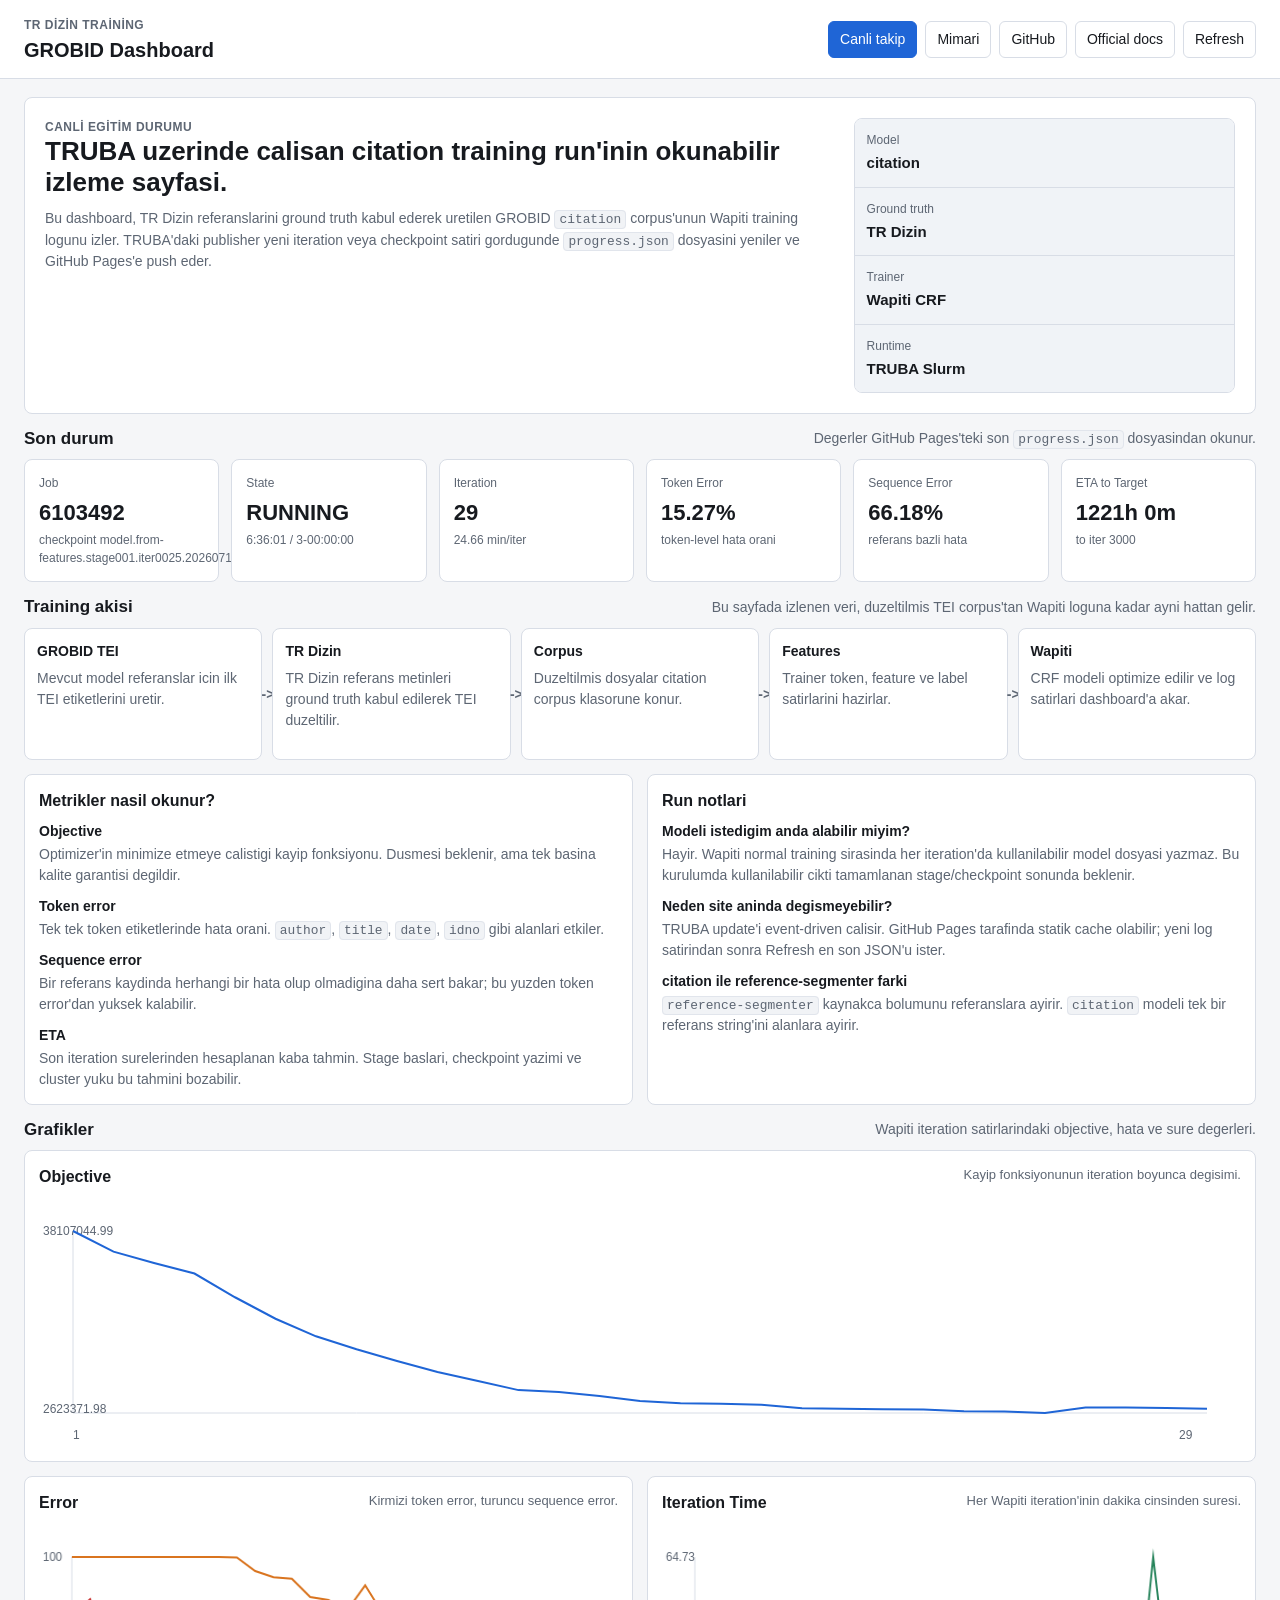
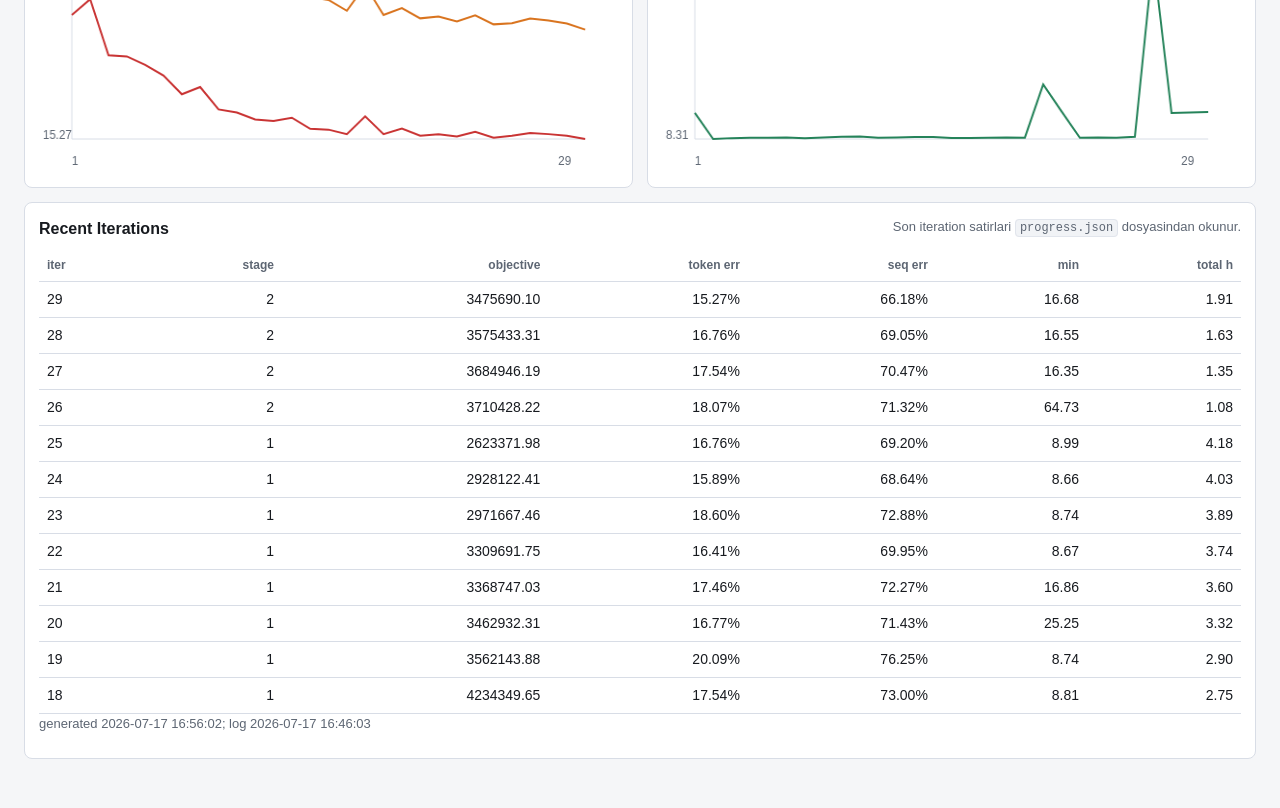
==== index.html @ b8533c9c "Align dashboard navigation links" ====
<!doctype html>
<html lang="tr">
<head>
  <meta charset="utf-8">
  <meta name="viewport" content="width=device-width, initial-scale=1">
  <title>GROBID Citation Training Dashboard</title>
  <link rel="stylesheet" href="styles.css">
</head>
<body>
  <header class="topbar">
    <div class="brand">
      <p class="eyebrow">TR Dizin training</p>
      <h1>GROBID Dashboard</h1>
    </div>
    <nav class="nav">
      <a class="active" href="index.html">Canli takip</a>
      <a href="architecture.html">Mimari</a>
      <a href="https://github.com/isikgirayedu/grobid-dashboard" rel="noreferrer">GitHub</a>
      <a href="https://grobid.readthedocs.io/en/latest/Principles/" rel="noreferrer">Official docs</a>
      <button id="refresh" type="button">Refresh</button>
    </nav>
  </header>

  <main class="page">
    <section class="hero">
      <div>
        <p class="eyebrow">Canli egitim durumu</p>
        <h2>TRUBA uzerinde calisan citation training run'inin okunabilir izleme sayfasi.</h2>
        <p>
          Bu dashboard, TR Dizin referanslarini ground truth kabul ederek uretilen GROBID
          <code>citation</code> corpus'unun Wapiti training logunu izler. TRUBA'daki publisher yeni
          iteration veya checkpoint satiri gordugunde <code>progress.json</code> dosyasini yeniler ve
          GitHub Pages'e push eder.
        </p>
      </div>
      <div class="hero-meta" aria-label="Run summary">
        <div><span>Model</span><strong>citation</strong></div>
        <div><span>Ground truth</span><strong>TR Dizin</strong></div>
        <div><span>Trainer</span><strong>Wapiti CRF</strong></div>
        <div><span>Runtime</span><strong>TRUBA Slurm</strong></div>
      </div>
    </section>

    <section class="section">
      <div class="section-header">
        <h2>Son durum</h2>
        <p>Degerler GitHub Pages'teki son <code>progress.json</code> dosyasindan okunur.</p>
      </div>
      <div class="metrics" aria-label="Training metrics">
        <div class="metric"><div class="label">Job</div><div id="job" class="value">-</div><div id="jobHint" class="hint"></div></div>
        <div class="metric"><div class="label">State</div><div id="state" class="value">-</div><div id="elapsed" class="hint"></div></div>
        <div class="metric"><div class="label">Iteration</div><div id="iter" class="value">-</div><div id="iterHint" class="hint"></div></div>
        <div class="metric"><div class="label">Token Error</div><div id="tokenErr" class="value">-</div><div class="hint">token-level hata orani</div></div>
        <div class="metric"><div class="label">Sequence Error</div><div id="seqErr" class="value">-</div><div class="hint">referans bazli hata</div></div>
        <div class="metric"><div class="label">ETA to Target</div><div id="eta" class="value">-</div><div id="etaHint" class="hint"></div></div>
      </div>
    </section>

    <section class="section">
      <div class="section-header">
        <h2>Training akisi</h2>
        <p>Bu sayfada izlenen veri, duzeltilmis TEI corpus'tan Wapiti loguna kadar ayni hattan gelir.</p>
      </div>
      <div class="pipeline">
        <div class="pipeline-step"><strong>GROBID TEI</strong><span>Mevcut model referanslar icin ilk TEI etiketlerini uretir.</span></div>
        <div class="pipeline-step"><strong>TR Dizin</strong><span>TR Dizin referans metinleri ground truth kabul edilerek TEI duzeltilir.</span></div>
        <div class="pipeline-step"><strong>Corpus</strong><span>Duzeltilmis dosyalar citation corpus klasorune konur.</span></div>
        <div class="pipeline-step"><strong>Features</strong><span>Trainer token, feature ve label satirlarini hazirlar.</span></div>
        <div class="pipeline-step"><strong>Wapiti</strong><span>CRF modeli optimize edilir ve log satirlari dashboard'a akar.</span></div>
      </div>
    </section>

    <section class="section">
      <div class="grid-2">
        <article class="surface">
          <div class="surface-heading">
            <h3>Metrikler nasil okunur?</h3>
          </div>
          <dl class="definitions">
            <dt>Objective</dt>
            <dd>Optimizer'in minimize etmeye calistigi kayip fonksiyonu. Dusmesi beklenir, ama tek basina kalite garantisi degildir.</dd>
            <dt>Token error</dt>
            <dd>Tek tek token etiketlerinde hata orani. <code>author</code>, <code>title</code>, <code>date</code>, <code>idno</code> gibi alanlari etkiler.</dd>
            <dt>Sequence error</dt>
            <dd>Bir referans kaydinda herhangi bir hata olup olmadigina daha sert bakar; bu yuzden token error'dan yuksek kalabilir.</dd>
            <dt>ETA</dt>
            <dd>Son iteration surelerinden hesaplanan kaba tahmin. Stage baslari, checkpoint yazimi ve cluster yuku bu tahmini bozabilir.</dd>
          </dl>
        </article>
        <article class="surface">
          <div class="surface-heading">
            <h3>Run notlari</h3>
          </div>
          <dl class="definitions">
            <dt>Modeli istedigim anda alabilir miyim?</dt>
            <dd>Hayir. Wapiti normal training sirasinda her iteration'da kullanilabilir model dosyasi yazmaz. Bu kurulumda kullanilabilir cikti tamamlanan stage/checkpoint sonunda beklenir.</dd>
            <dt>Neden site aninda degismeyebilir?</dt>
            <dd>TRUBA update'i event-driven calisir. GitHub Pages tarafinda statik cache olabilir; yeni log satirindan sonra Refresh en son JSON'u ister.</dd>
            <dt>citation ile reference-segmenter farki</dt>
            <dd><code>reference-segmenter</code> kaynakca bolumunu referanslara ayirir. <code>citation</code> modeli tek bir referans string'ini alanlara ayirir.</dd>
          </dl>
        </article>
      </div>
    </section>

    <section class="section">
      <div class="section-header">
        <h2>Grafikler</h2>
        <p>Wapiti iteration satirlarindaki objective, hata ve sure degerleri.</p>
      </div>
      <div class="chart-grid">
        <div class="surface">
          <div class="surface-heading">
            <h3>Objective</h3>
            <p>Kayip fonksiyonunun iteration boyunca degisimi.</p>
          </div>
          <canvas id="objective"></canvas>
        </div>
        <div class="chart-row">
          <div class="surface">
            <div class="surface-heading">
              <h3>Error</h3>
              <p>Kirmizi token error, turuncu sequence error.</p>
            </div>
            <canvas id="errors"></canvas>
          </div>
          <div class="surface">
            <div class="surface-heading">
              <h3>Iteration Time</h3>
              <p>Her Wapiti iteration'inin dakika cinsinden suresi.</p>
            </div>
            <canvas id="times"></canvas>
          </div>
        </div>
      </div>
    </section>

    <section class="section">
      <div class="surface">
        <div class="surface-heading">
          <h3>Recent Iterations</h3>
          <p>Son iteration satirlari <code>progress.json</code> dosyasindan okunur.</p>
        </div>
        <div class="table-wrap">
          <table>
            <thead><tr><th>iter</th><th>stage</th><th>objective</th><th>token err</th><th>seq err</th><th>min</th><th>total h</th></tr></thead>
            <tbody id="rows"></tbody>
          </table>
        </div>
        <p id="statusline" class="statusline"></p>
        <div id="error" class="error" style="display:none"></div>
      </div>
    </section>
  </main>

  <script>
    const $ = (id) => document.getElementById(id);
    let lastData = null;

    function fmt(value, digits = 2) {
      if (value === null || value === undefined || Number.isNaN(value)) return "-";
      return Number(value).toFixed(digits);
    }
    function fmtEta(hours) {
      if (hours === null || hours === undefined) return "-";
      if (hours < 1) return `${Math.round(hours * 60)}m`;
      const h = Math.floor(hours);
      const m = Math.round((hours - h) * 60);
      return `${h}h ${m}m`;
    }
    function scale(values, height, pad) {
      const min = Math.min(...values);
      const max = Math.max(...values);
      const span = max - min || 1;
      return (value) => height - pad - ((value - min) / span) * (height - pad * 2);
    }
    function drawChart(canvas, series) {
      const rect = canvas.getBoundingClientRect();
      const dpr = window.devicePixelRatio || 1;
      canvas.width = Math.max(600, Math.floor(rect.width * dpr));
      canvas.height = Math.floor(rect.height * dpr);
      const ctx = canvas.getContext("2d");
      ctx.scale(dpr, dpr);
      const width = canvas.width / dpr;
      const height = canvas.height / dpr;
      const pad = 34;
      ctx.clearRect(0, 0, width, height);
      ctx.strokeStyle = "#d8dde6";
      ctx.lineWidth = 1;
      ctx.beginPath();
      ctx.moveTo(pad, pad);
      ctx.lineTo(pad, height - pad);
      ctx.lineTo(width - pad, height - pad);
      ctx.stroke();
      const allY = series.flatMap(s => s.y).filter(Number.isFinite);
      if (!allY.length) return;
      const xValues = series[0].x;
      const minX = Math.min(...xValues);
      const maxX = Math.max(...xValues);
      const spanX = maxX - minX || 1;
      const yScale = scale(allY, height, pad);
      const xScale = (x) => pad + ((x - minX) / spanX) * (width - pad * 2);
      ctx.fillStyle = "#5d6673";
      ctx.font = "12px -apple-system, BlinkMacSystemFont, Segoe UI, sans-serif";
      ctx.fillText(`${Math.round(Math.max(...allY) * 100) / 100}`, 4, pad + 4);
      ctx.fillText(`${Math.round(Math.min(...allY) * 100) / 100}`, 4, height - pad);
      ctx.fillText(`${minX}`, pad, height - 8);
      ctx.fillText(`${maxX}`, width - pad - 28, height - 8);
      for (const s of series) {
        ctx.strokeStyle = s.color;
        ctx.lineWidth = 2;
        ctx.beginPath();
        s.x.forEach((x, i) => {
          const px = xScale(x);
          const py = yScale(s.y[i]);
          if (i === 0) ctx.moveTo(px, py);
          else ctx.lineTo(px, py);
        });
        ctx.stroke();
      }
    }
    function render(data) {
      lastData = data;
      const summary = data.summary || {};
      const status = data.status || {};
      const rows = data.rows || [];
      $("job").textContent = data.job_id || "-";
      $("jobHint").textContent = data.checkpoints?.latest ? `checkpoint ${data.checkpoints.latest}` : "";
      $("state").textContent = status.state || (rows.length ? "LOG ONLY" : "-");
      $("elapsed").textContent = status.elapsed ? `${status.elapsed} / ${status.time_limit || ""}` : "";
      $("iter").textContent = summary.last_iteration ?? "-";
      $("iterHint").textContent = summary.avg_last_iterations_min ? `${fmt(summary.avg_last_iterations_min)} min/iter` : "";
      $("tokenErr").textContent = summary.token_error_pct === undefined ? "-" : `${fmt(summary.token_error_pct)}%`;
      $("seqErr").textContent = summary.sequence_error_pct === undefined ? "-" : `${fmt(summary.sequence_error_pct)}%`;
      $("eta").textContent = fmtEta(summary.eta_to_target_hours);
      $("etaHint").textContent = summary.target_iteration ? `to iter ${summary.target_iteration}` : "";
      $("statusline").textContent = `generated ${data.generated_at}; log ${data.log_file?.mtime_text || "missing"}`;
      const errors = [data.status_error].filter(Boolean);
      $("error").textContent = errors.join(" | ");
      $("error").style.display = errors.length ? "block" : "none";
      $("rows").innerHTML = rows.slice(-12).reverse().map(r => (
        `<tr><td>${r.iteration}</td><td>${r.stage}</td><td>${fmt(r.objective, 2)}</td><td>${fmt(r.token_error_pct, 2)}%</td><td>${fmt(r.sequence_error_pct, 2)}%</td><td>${fmt(r.iteration_seconds / 60, 2)}</td><td>${fmt(r.total_hours, 2)}</td></tr>`
      )).join("");
      const x = rows.map(r => r.iteration);
      drawChart($("objective"), [{ x, y: rows.map(r => r.objective), color: "#1f65d6" }]);
      drawChart($("errors"), [
        { x, y: rows.map(r => r.token_error_pct), color: "#c93434" },
        { x, y: rows.map(r => r.sequence_error_pct), color: "#d9741f" },
      ]);
      drawChart($("times"), [{ x, y: rows.map(r => r.iteration_seconds / 60), color: "#25835a" }]);
    }
    async function load() {
      const response = await fetch(`progress.json?ts=${Date.now()}`, { cache: "no-store" });
      render(await response.json());
    }
    $("refresh").addEventListener("click", load);
    window.addEventListener("resize", () => { if (lastData) render(lastData); });
    load().catch(error => {
      $("error").textContent = error.message;
      $("error").style.display = "block";
    });
  </script>
</body>
</html>
---- styles.css ----
:root {
  --bg: #f5f6f8;
  --surface: #ffffff;
  --surface-alt: #f0f3f7;
  --ink: #171a1f;
  --muted: #5d6673;
  --line: #d8dde6;
  --blue: #1f65d6;
  --blue-soft: #e8f0ff;
  --red: #c93434;
  --orange: #d9741f;
  --green: #25835a;
  --warning-bg: #fff8e8;
  --warning-line: #efcf85;
}

* {
  box-sizing: border-box;
}

body {
  margin: 0;
  background: var(--bg);
  color: var(--ink);
  font: 14px/1.5 -apple-system, BlinkMacSystemFont, "Segoe UI", sans-serif;
}

a {
  color: var(--blue);
  text-decoration: none;
}

a:hover {
  text-decoration: underline;
}

code {
  background: #f1f3f6;
  border: 1px solid #e1e5ec;
  border-radius: 4px;
  font-size: 0.92em;
  padding: 1px 4px;
}

.topbar {
  align-items: center;
  background: var(--surface);
  border-bottom: 1px solid var(--line);
  display: flex;
  gap: 18px;
  justify-content: space-between;
  padding: 16px 24px;
  position: sticky;
  top: 0;
  z-index: 2;
}

.brand {
  min-width: 220px;
}

.eyebrow {
  color: var(--muted);
  font-size: 12px;
  font-weight: 650;
  letter-spacing: 0.04em;
  margin: 0 0 4px;
  text-transform: uppercase;
}

.topbar h1 {
  font-size: 20px;
  font-weight: 650;
  letter-spacing: 0;
  line-height: 1.2;
  margin: 0;
}

.nav {
  align-items: center;
  display: flex;
  flex-wrap: wrap;
  gap: 8px;
  justify-content: flex-end;
}

.nav a,
.nav button {
  align-items: center;
  background: white;
  border: 1px solid var(--line);
  border-radius: 6px;
  color: var(--ink);
  cursor: pointer;
  display: inline-flex;
  font: inherit;
  min-height: 36px;
  padding: 7px 11px;
}

.nav a.active {
  background: var(--blue);
  border-color: var(--blue);
  color: white;
}

.page {
  margin: 0 auto;
  max-width: 1480px;
  padding: 18px 24px 36px;
}

.hero {
  background: var(--surface);
  border: 1px solid var(--line);
  border-radius: 8px;
  display: grid;
  gap: 22px;
  grid-template-columns: minmax(0, 1.65fr) minmax(260px, 0.8fr);
  margin-bottom: 14px;
  padding: 20px;
}

.hero h2 {
  font-size: 26px;
  letter-spacing: 0;
  line-height: 1.2;
  margin: 0 0 10px;
  max-width: 980px;
}

.hero p,
.section-header p,
.surface p,
.muted {
  color: var(--muted);
}

.hero p {
  margin: 0;
  max-width: 980px;
}

.hero-meta {
  align-self: stretch;
  border: 1px solid var(--line);
  border-radius: 8px;
  display: grid;
  overflow: hidden;
}

.hero-meta div {
  background: var(--surface-alt);
  border-bottom: 1px solid var(--line);
  min-width: 0;
  padding: 12px;
}

.hero-meta div:last-child {
  border-bottom: 0;
}

.hero-meta span {
  color: var(--muted);
  display: block;
  font-size: 12px;
  margin-bottom: 3px;
}

.hero-meta strong {
  display: block;
  font-size: 15px;
  overflow-wrap: anywhere;
}

.section {
  margin-bottom: 14px;
}

.section-header {
  align-items: flex-end;
  display: flex;
  gap: 14px;
  justify-content: space-between;
  margin: 0 0 10px;
}

.section-header h2 {
  font-size: 17px;
  font-weight: 650;
  letter-spacing: 0;
  line-height: 1.25;
  margin: 0;
}

.section-header p {
  margin: 0;
  max-width: 680px;
}

.surface {
  background: var(--surface);
  border: 1px solid var(--line);
  border-radius: 8px;
  padding: 14px;
}

.surface h3 {
  font-size: 14px;
  margin: 0 0 6px;
}

.surface p {
  margin: 0 0 10px;
}

.surface p:last-child {
  margin-bottom: 0;
}

.metrics {
  display: grid;
  gap: 12px;
  grid-template-columns: repeat(6, minmax(0, 1fr));
}

.metric {
  background: var(--surface);
  border: 1px solid var(--line);
  border-radius: 8px;
  min-width: 0;
  padding: 14px;
}

.metric .label {
  color: var(--muted);
  font-size: 12px;
  margin-bottom: 4px;
}

.metric .value {
  font-size: 22px;
  font-weight: 650;
  overflow: hidden;
  text-overflow: ellipsis;
  white-space: nowrap;
}

.metric .hint {
  color: var(--muted);
  font-size: 12px;
  margin-top: 2px;
}

.grid-2,
.grid-3 {
  display: grid;
  gap: 14px;
}

.grid-2 {
  grid-template-columns: repeat(2, minmax(0, 1fr));
}

.grid-3 {
  grid-template-columns: repeat(3, minmax(0, 1fr));
}

.chart-grid {
  display: grid;
  gap: 14px;
  grid-template-columns: minmax(0, 1fr);
}

.chart-row {
  display: grid;
  gap: 14px;
  grid-template-columns: repeat(2, minmax(0, 1fr));
}

.surface-heading {
  align-items: flex-start;
  display: flex;
  gap: 12px;
  justify-content: space-between;
  margin-bottom: 8px;
}

.surface-heading h3 {
  font-size: 16px;
  font-weight: 650;
  margin: 0;
}

.surface-heading p {
  color: var(--muted);
  font-size: 13px;
  margin: 0;
  max-width: 620px;
}

.steps {
  display: grid;
  gap: 10px;
  list-style: none;
  margin: 0;
  padding: 0;
}

.steps li {
  border-left: 3px solid var(--blue);
  padding-left: 10px;
}

.steps strong {
  display: block;
  margin-bottom: 2px;
}

.steps span {
  color: var(--muted);
  display: block;
}

.definitions {
  margin: 0;
}

.definitions dt {
  font-weight: 650;
  margin-top: 10px;
}

.definitions dt:first-child {
  margin-top: 0;
}

.definitions dd {
  color: var(--muted);
  margin: 2px 0 0;
}

canvas {
  display: block;
  height: 250px;
  width: 100%;
}

.table-wrap {
  overflow-x: auto;
}

table {
  border-collapse: collapse;
  font-variant-numeric: tabular-nums;
  min-width: 680px;
  width: 100%;
}

th,
td {
  border-bottom: 1px solid var(--line);
  padding: 7px 8px;
  text-align: right;
}

th:first-child,
td:first-child {
  text-align: left;
}

th {
  color: var(--muted);
  font-size: 12px;
  font-weight: 600;
}

.statusline {
  color: var(--muted);
  font-size: 13px;
  margin: 8px 0 0;
}

.error {
  background: #fff1f1;
  border-left: 4px solid var(--red);
  border-radius: 4px;
  color: #5b1818;
  margin-top: 10px;
  padding: 9px 11px;
}

.pipeline {
  display: grid;
  gap: 10px;
  grid-template-columns: repeat(5, minmax(0, 1fr));
}

.pipeline-step {
  background: var(--surface);
  border: 1px solid var(--line);
  border-radius: 8px;
  min-height: 132px;
  padding: 12px;
  position: relative;
}

.pipeline-step:not(:last-child)::after {
  color: var(--muted);
  content: "->";
  font-weight: 700;
  position: absolute;
  right: -13px;
  top: 50%;
  transform: translateY(-50%);
}

.pipeline-step strong {
  display: block;
  margin-bottom: 6px;
}

.pipeline-step span,
.compact-list li,
.source-list li {
  color: var(--muted);
}

.compact-list,
.source-list {
  margin: 0;
  padding-left: 18px;
}

.compact-list li,
.source-list li {
  margin: 7px 0;
}

.tag-row {
  display: flex;
  flex-wrap: wrap;
  gap: 8px;
}

.tag {
  background: var(--blue-soft);
  border: 1px solid #c8d9ff;
  border-radius: 999px;
  color: #194a9b;
  font-size: 12px;
  font-weight: 650;
  padding: 4px 8px;
}

.callout {
  background: var(--warning-bg);
  border: 1px solid var(--warning-line);
  border-radius: 8px;
  padding: 14px;
}

.callout strong {
  display: block;
  margin-bottom: 5px;
}

@media (max-width: 1120px) {
  .metrics {
    grid-template-columns: repeat(3, minmax(0, 1fr));
  }

  .pipeline {
    grid-template-columns: 1fr;
  }

  .pipeline-step {
    min-height: 0;
  }

  .pipeline-step:not(:last-child)::after {
    bottom: -17px;
    content: "v";
    left: 12px;
    right: auto;
    top: auto;
    transform: none;
  }
}

@media (max-width: 880px) {
  .topbar {
    align-items: flex-start;
    flex-direction: column;
  }

  .nav {
    justify-content: flex-start;
  }

  .hero,
  .grid-2,
  .grid-3,
  .chart-row {
    grid-template-columns: 1fr;
  }

  .section-header,
  .surface-heading {
    display: block;
  }

  .section-header p,
  .surface-heading p {
    margin-top: 5px;
  }
}

@media (max-width: 560px) {
  .page,
  .topbar {
    padding-left: 14px;
    padding-right: 14px;
  }

  .metrics {
    grid-template-columns: 1fr;
  }
}
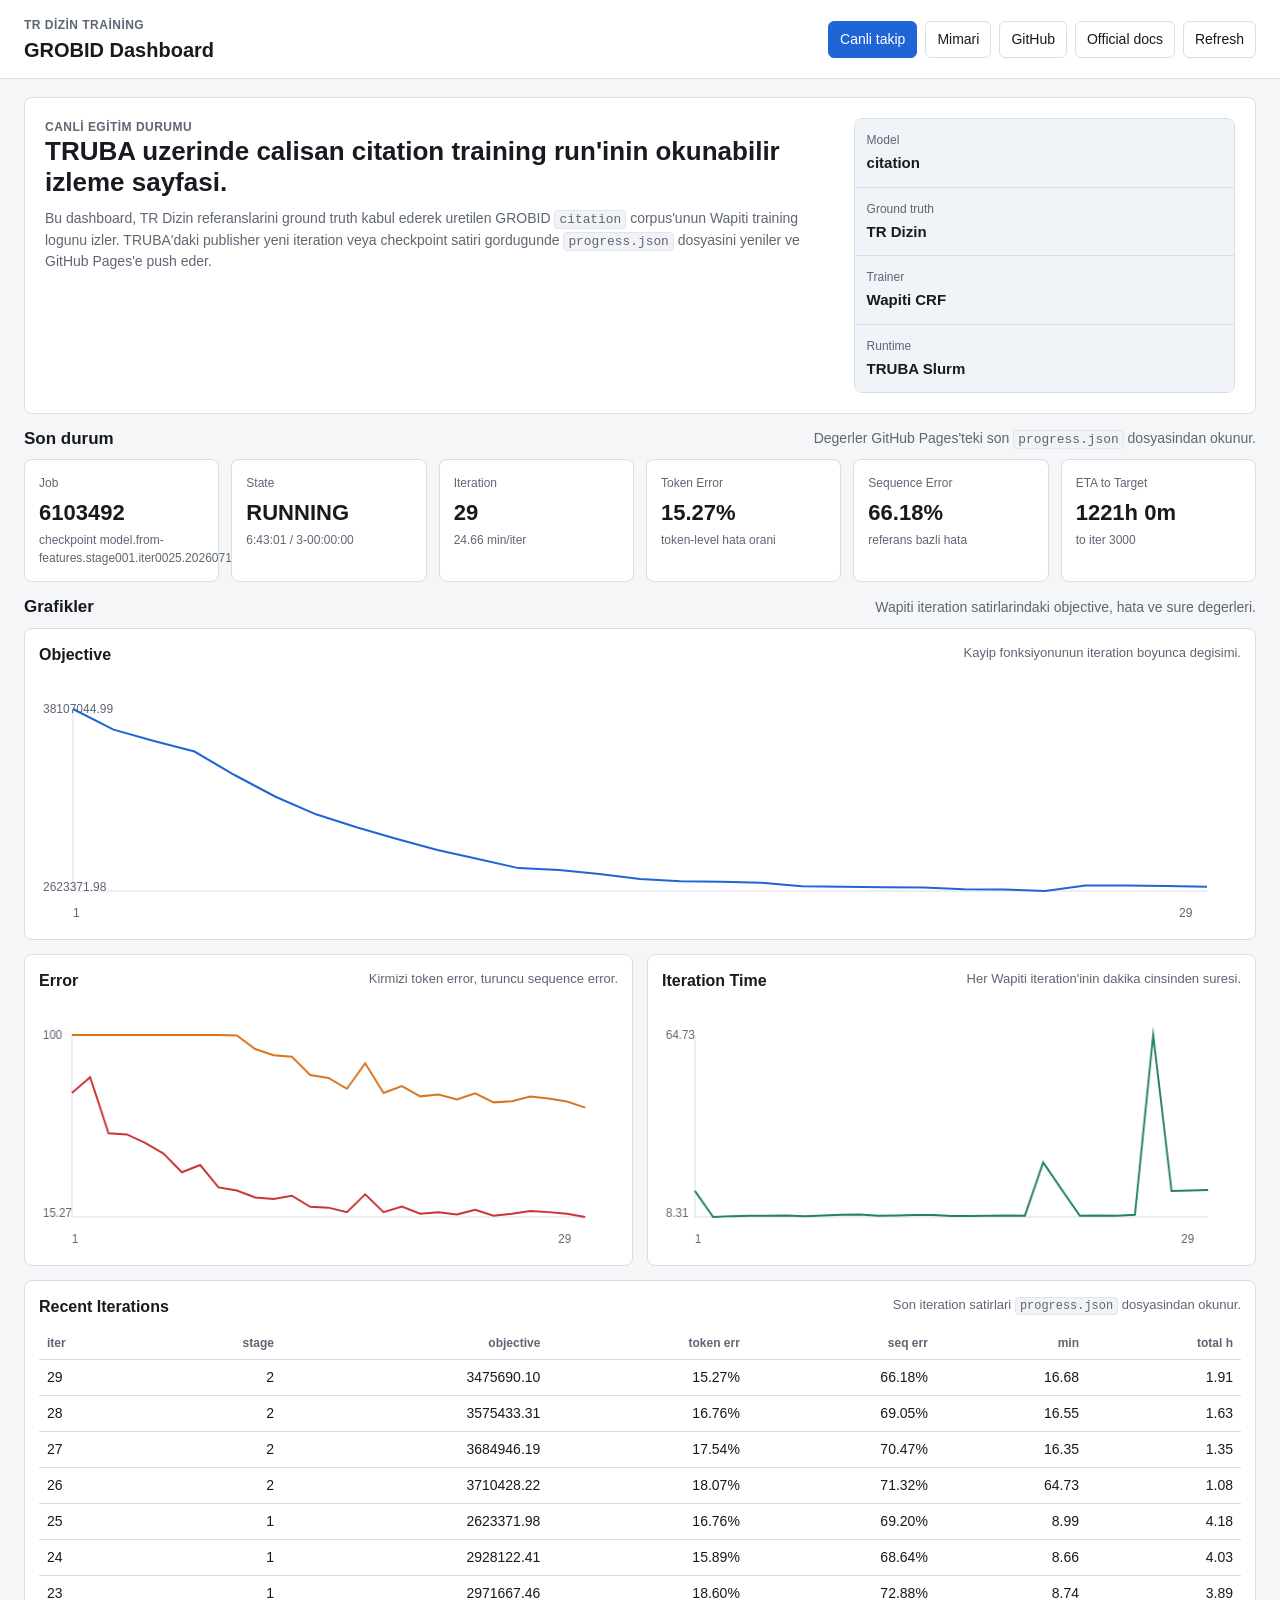
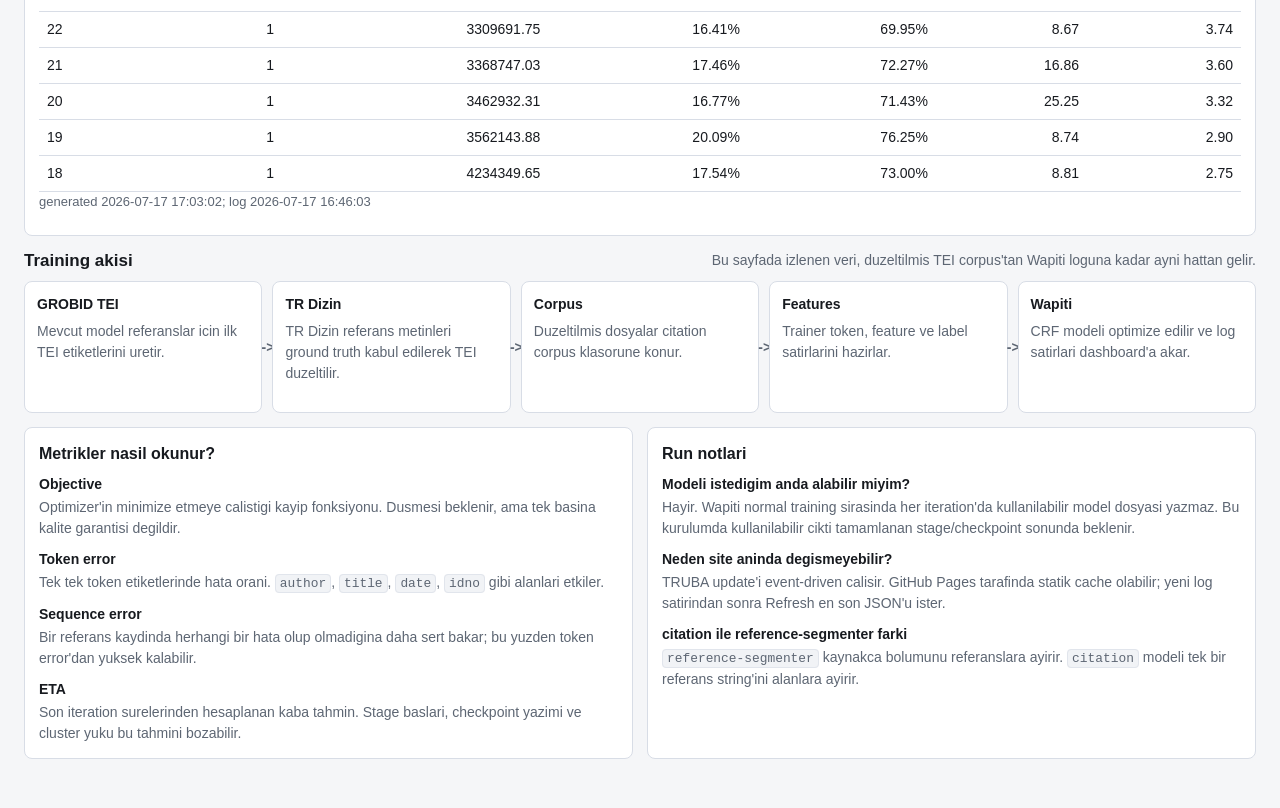
==== commit 7db4243f: "Move live dashboard explanations below charts" ====
--- a/index.html
+++ b/index.html
@@ -58,6 +58,55 @@
 
     <section class="section">
       <div class="section-header">
+        <h2>Grafikler</h2>
+        <p>Wapiti iteration satirlarindaki objective, hata ve sure degerleri.</p>
+      </div>
+      <div class="chart-grid">
+        <div class="surface">
+          <div class="surface-heading">
+            <h3>Objective</h3>
+            <p>Kayip fonksiyonunun iteration boyunca degisimi.</p>
+          </div>
+          <canvas id="objective"></canvas>
+        </div>
+        <div class="chart-row">
+          <div class="surface">
+            <div class="surface-heading">
+              <h3>Error</h3>
+              <p>Kirmizi token error, turuncu sequence error.</p>
+            </div>
+            <canvas id="errors"></canvas>
+          </div>
+          <div class="surface">
+            <div class="surface-heading">
+              <h3>Iteration Time</h3>
+              <p>Her Wapiti iteration'inin dakika cinsinden suresi.</p>
+            </div>
+            <canvas id="times"></canvas>
+          </div>
+        </div>
+      </div>
+    </section>
+
+    <section class="section">
+      <div class="surface">
+        <div class="surface-heading">
+          <h3>Recent Iterations</h3>
+          <p>Son iteration satirlari <code>progress.json</code> dosyasindan okunur.</p>
+        </div>
+        <div class="table-wrap">
+          <table>
+            <thead><tr><th>iter</th><th>stage</th><th>objective</th><th>token err</th><th>seq err</th><th>min</th><th>total h</th></tr></thead>
+            <tbody id="rows"></tbody>
+          </table>
+        </div>
+        <p id="statusline" class="statusline"></p>
+        <div id="error" class="error" style="display:none"></div>
+      </div>
+    </section>
+
+    <section class="section">
+      <div class="section-header">
         <h2>Training akisi</h2>
         <p>Bu sayfada izlenen veri, duzeltilmis TEI corpus'tan Wapiti loguna kadar ayni hattan gelir.</p>
       </div>
@@ -100,55 +149,6 @@
             <dd><code>reference-segmenter</code> kaynakca bolumunu referanslara ayirir. <code>citation</code> modeli tek bir referans string'ini alanlara ayirir.</dd>
           </dl>
         </article>
-      </div>
-    </section>
-
-    <section class="section">
-      <div class="section-header">
-        <h2>Grafikler</h2>
-        <p>Wapiti iteration satirlarindaki objective, hata ve sure degerleri.</p>
-      </div>
-      <div class="chart-grid">
-        <div class="surface">
-          <div class="surface-heading">
-            <h3>Objective</h3>
-            <p>Kayip fonksiyonunun iteration boyunca degisimi.</p>
-          </div>
-          <canvas id="objective"></canvas>
-        </div>
-        <div class="chart-row">
-          <div class="surface">
-            <div class="surface-heading">
-              <h3>Error</h3>
-              <p>Kirmizi token error, turuncu sequence error.</p>
-            </div>
-            <canvas id="errors"></canvas>
-          </div>
-          <div class="surface">
-            <div class="surface-heading">
-              <h3>Iteration Time</h3>
-              <p>Her Wapiti iteration'inin dakika cinsinden suresi.</p>
-            </div>
-            <canvas id="times"></canvas>
-          </div>
-        </div>
-      </div>
-    </section>
-
-    <section class="section">
-      <div class="surface">
-        <div class="surface-heading">
-          <h3>Recent Iterations</h3>
-          <p>Son iteration satirlari <code>progress.json</code> dosyasindan okunur.</p>
-        </div>
-        <div class="table-wrap">
-          <table>
-            <thead><tr><th>iter</th><th>stage</th><th>objective</th><th>token err</th><th>seq err</th><th>min</th><th>total h</th></tr></thead>
-            <tbody id="rows"></tbody>
-          </table>
-        </div>
-        <p id="statusline" class="statusline"></p>
-        <div id="error" class="error" style="display:none"></div>
       </div>
     </section>
   </main>
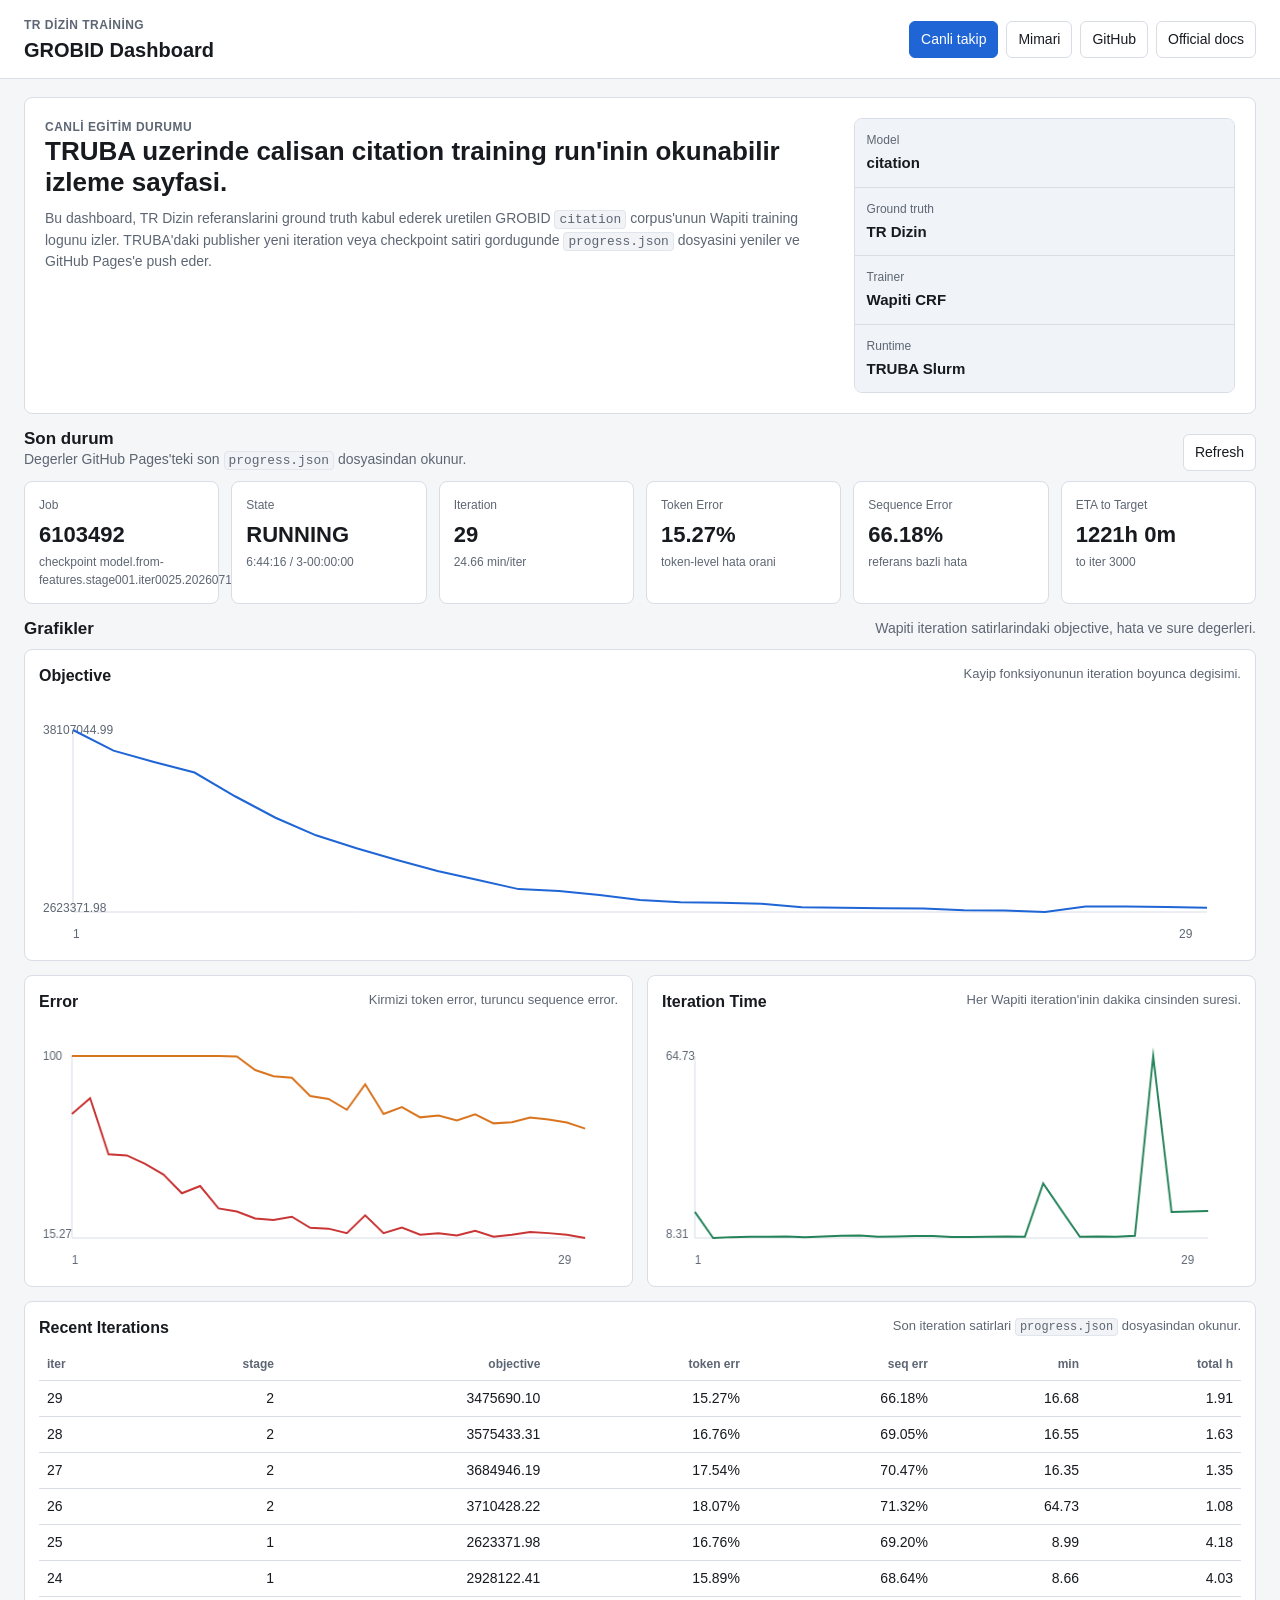
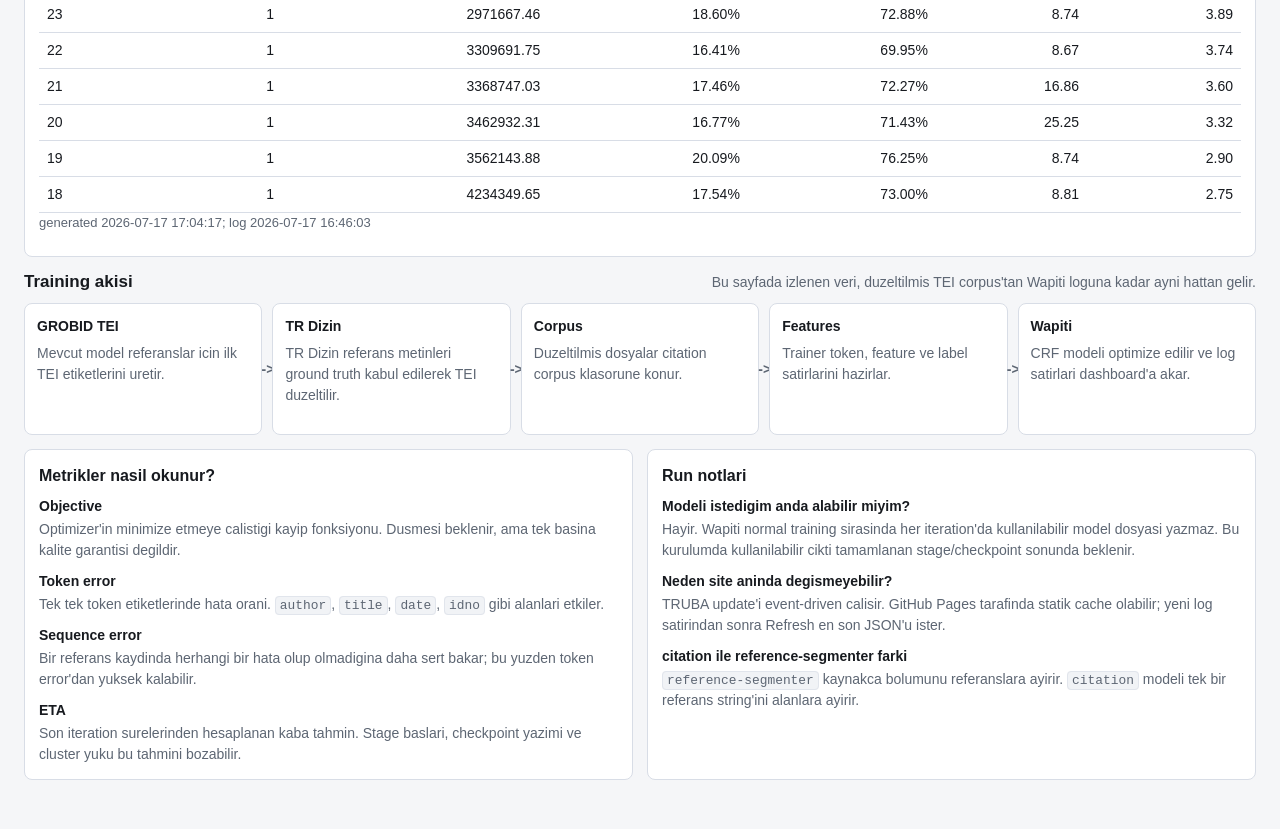
==== commit 1c837649: "Move refresh action out of global nav" ====
--- a/index.html
+++ b/index.html
@@ -17,7 +17,6 @@
       <a href="architecture.html">Mimari</a>
       <a href="https://github.com/isikgirayedu/grobid-dashboard" rel="noreferrer">GitHub</a>
       <a href="https://grobid.readthedocs.io/en/latest/Principles/" rel="noreferrer">Official docs</a>
-      <button id="refresh" type="button">Refresh</button>
     </nav>
   </header>
 
@@ -43,8 +42,11 @@
 
     <section class="section">
       <div class="section-header">
-        <h2>Son durum</h2>
-        <p>Degerler GitHub Pages'teki son <code>progress.json</code> dosyasindan okunur.</p>
+        <div>
+          <h2>Son durum</h2>
+          <p>Degerler GitHub Pages'teki son <code>progress.json</code> dosyasindan okunur.</p>
+        </div>
+        <button id="refresh" class="section-button" type="button">Refresh</button>
       </div>
       <div class="metrics" aria-label="Training metrics">
         <div class="metric"><div class="label">Job</div><div id="job" class="value">-</div><div id="jobHint" class="hint"></div></div>
--- a/styles.css
+++ b/styles.css
@@ -84,8 +84,119 @@
   justify-content: flex-end;
 }
 
-.nav a,
-.nav button {
+.nav a {
+  align-items: center;
+  background: white;
+  border: 1px solid var(--line);
+  border-radius: 6px;
+  color: var(--ink);
+  display: inline-flex;
+  font: inherit;
+  min-height: 36px;
+  padding: 7px 11px;
+}
+
+.nav a.active {
+  background: var(--blue);
+  border-color: var(--blue);
+  color: white;
+}
+
+.page {
+  margin: 0 auto;
+  max-width: 1480px;
+  padding: 18px 24px 36px;
+}
+
+.hero {
+  background: var(--surface);
+  border: 1px solid var(--line);
+  border-radius: 8px;
+  display: grid;
+  gap: 22px;
+  grid-template-columns: minmax(0, 1.65fr) minmax(260px, 0.8fr);
+  margin-bottom: 14px;
+  padding: 20px;
+}
+
+.hero h2 {
+  font-size: 26px;
+  letter-spacing: 0;
+  line-height: 1.2;
+  margin: 0 0 10px;
+  max-width: 980px;
+}
+
+.hero p,
+.section-header p,
+.surface p,
+.muted {
+  color: var(--muted);
+}
+
+.hero p {
+  margin: 0;
+  max-width: 980px;
+}
+
+.hero-meta {
+  align-self: stretch;
+  border: 1px solid var(--line);
+  border-radius: 8px;
+  display: grid;
+  overflow: hidden;
+}
+
+.hero-meta div {
+  background: var(--surface-alt);
+  border-bottom: 1px solid var(--line);
+  min-width: 0;
+  padding: 12px;
+}
+
+.hero-meta div:last-child {
+  border-bottom: 0;
+}
+
+.hero-meta span {
+  color: var(--muted);
+  display: block;
+  font-size: 12px;
+  margin-bottom: 3px;
+}
+
+.hero-meta strong {
+  display: block;
+  font-size: 15px;
+  overflow-wrap: anywhere;
+}
+
+.section {
+  margin-bottom: 14px;
+}
+
+.section-header {
+  align-items: flex-end;
+  display: flex;
+  gap: 14px;
+  justify-content: space-between;
+  margin: 0 0 10px;
+}
+
+.section-header h2 {
+  font-size: 17px;
+  font-weight: 650;
+  letter-spacing: 0;
+  line-height: 1.25;
+  margin: 0;
+}
+
+.section-header p {
+  margin: 0;
+  max-width: 680px;
+}
+
+.section-button {
   align-items: center;
   background: white;
   border: 1px solid var(--line);
@@ -98,106 +209,6 @@
   padding: 7px 11px;
 }
 
-.nav a.active {
-  background: var(--blue);
-  border-color: var(--blue);
-  color: white;
-}
-
-.page {
-  margin: 0 auto;
-  max-width: 1480px;
-  padding: 18px 24px 36px;
-}
-
-.hero {
-  background: var(--surface);
-  border: 1px solid var(--line);
-  border-radius: 8px;
-  display: grid;
-  gap: 22px;
-  grid-template-columns: minmax(0, 1.65fr) minmax(260px, 0.8fr);
-  margin-bottom: 14px;
-  padding: 20px;
-}
-
-.hero h2 {
-  font-size: 26px;
-  letter-spacing: 0;
-  line-height: 1.2;
-  margin: 0 0 10px;
-  max-width: 980px;
-}
-
-.hero p,
-.section-header p,
-.surface p,
-.muted {
-  color: var(--muted);
-}
-
-.hero p {
-  margin: 0;
-  max-width: 980px;
-}
-
-.hero-meta {
-  align-self: stretch;
-  border: 1px solid var(--line);
-  border-radius: 8px;
-  display: grid;
-  overflow: hidden;
-}
-
-.hero-meta div {
-  background: var(--surface-alt);
-  border-bottom: 1px solid var(--line);
-  min-width: 0;
-  padding: 12px;
-}
-
-.hero-meta div:last-child {
-  border-bottom: 0;
-}
-
-.hero-meta span {
-  color: var(--muted);
-  display: block;
-  font-size: 12px;
-  margin-bottom: 3px;
-}
-
-.hero-meta strong {
-  display: block;
-  font-size: 15px;
-  overflow-wrap: anywhere;
-}
-
-.section {
-  margin-bottom: 14px;
-}
-
-.section-header {
-  align-items: flex-end;
-  display: flex;
-  gap: 14px;
-  justify-content: space-between;
-  margin: 0 0 10px;
-}
-
-.section-header h2 {
-  font-size: 17px;
-  font-weight: 650;
-  letter-spacing: 0;
-  line-height: 1.25;
-  margin: 0;
-}
-
-.section-header p {
-  margin: 0;
-  max-width: 680px;
-}
-
 .surface {
   background: var(--surface);
   border: 1px solid var(--line);
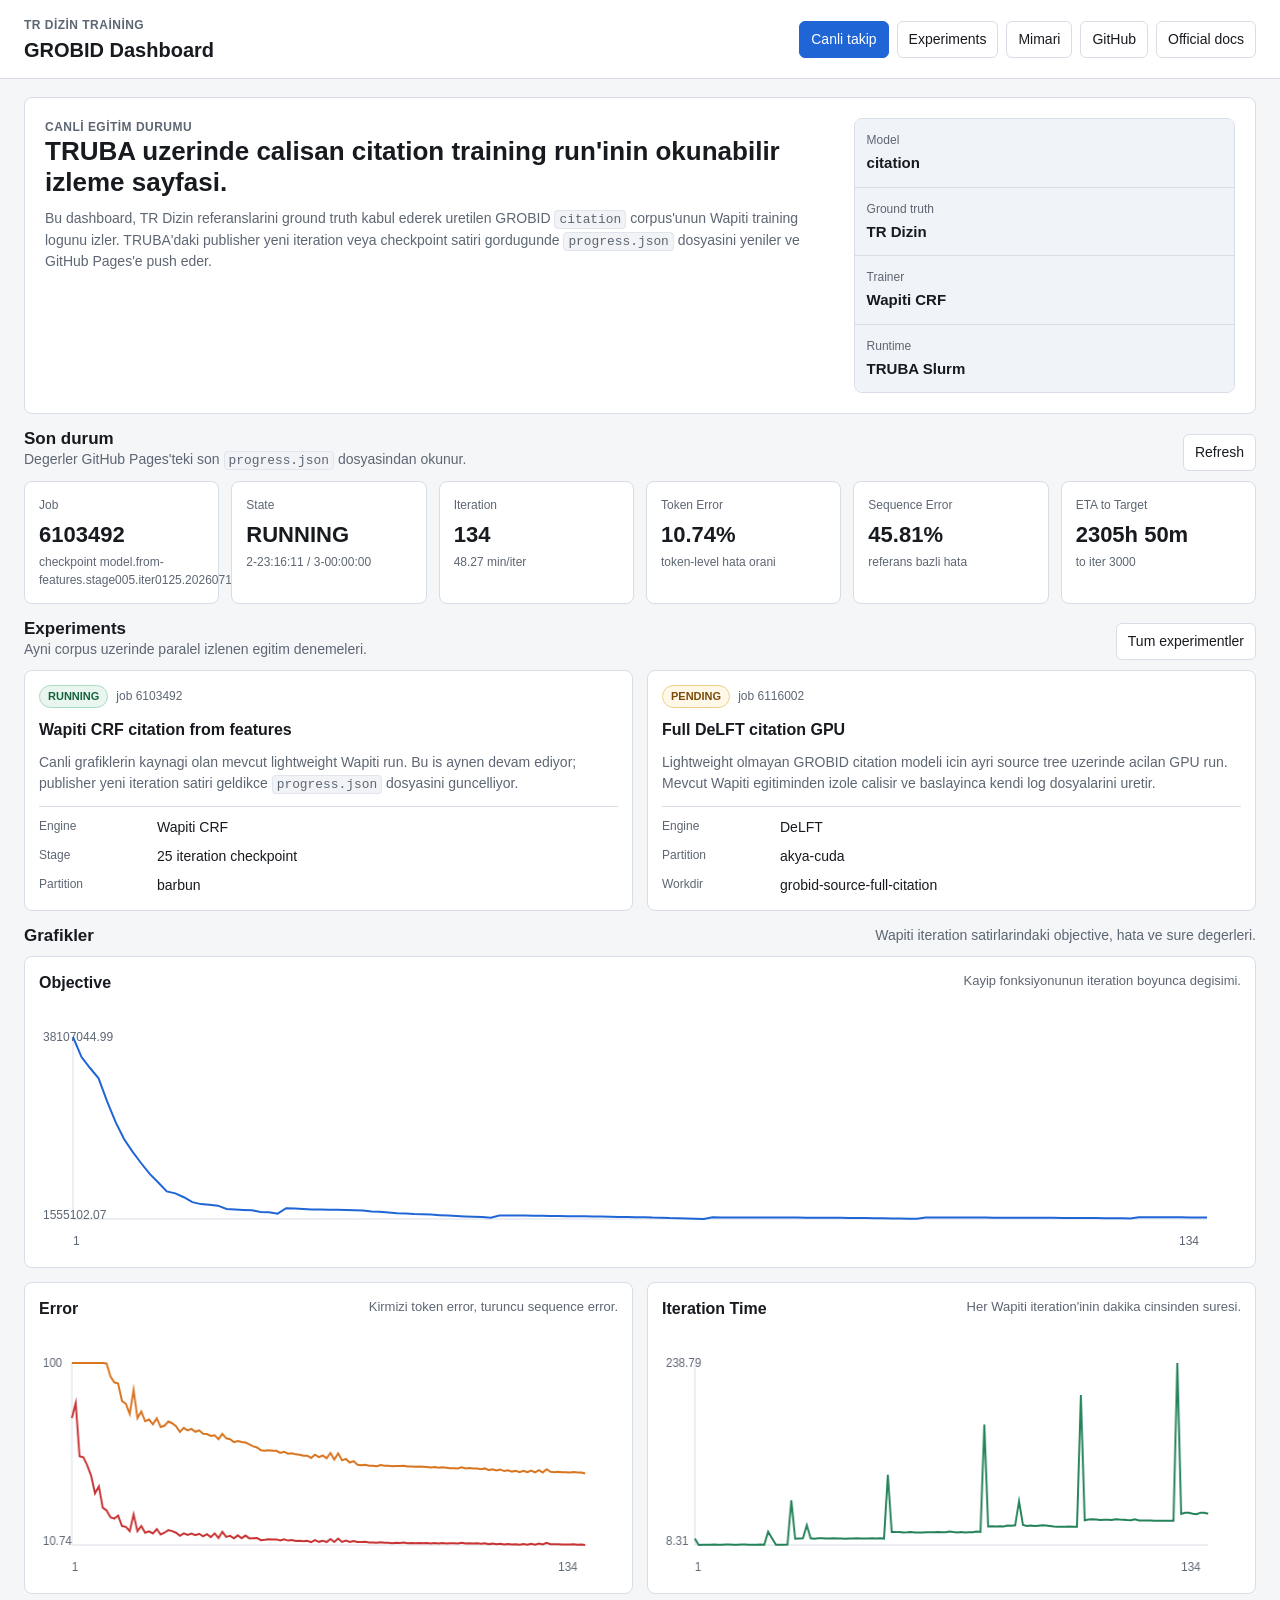
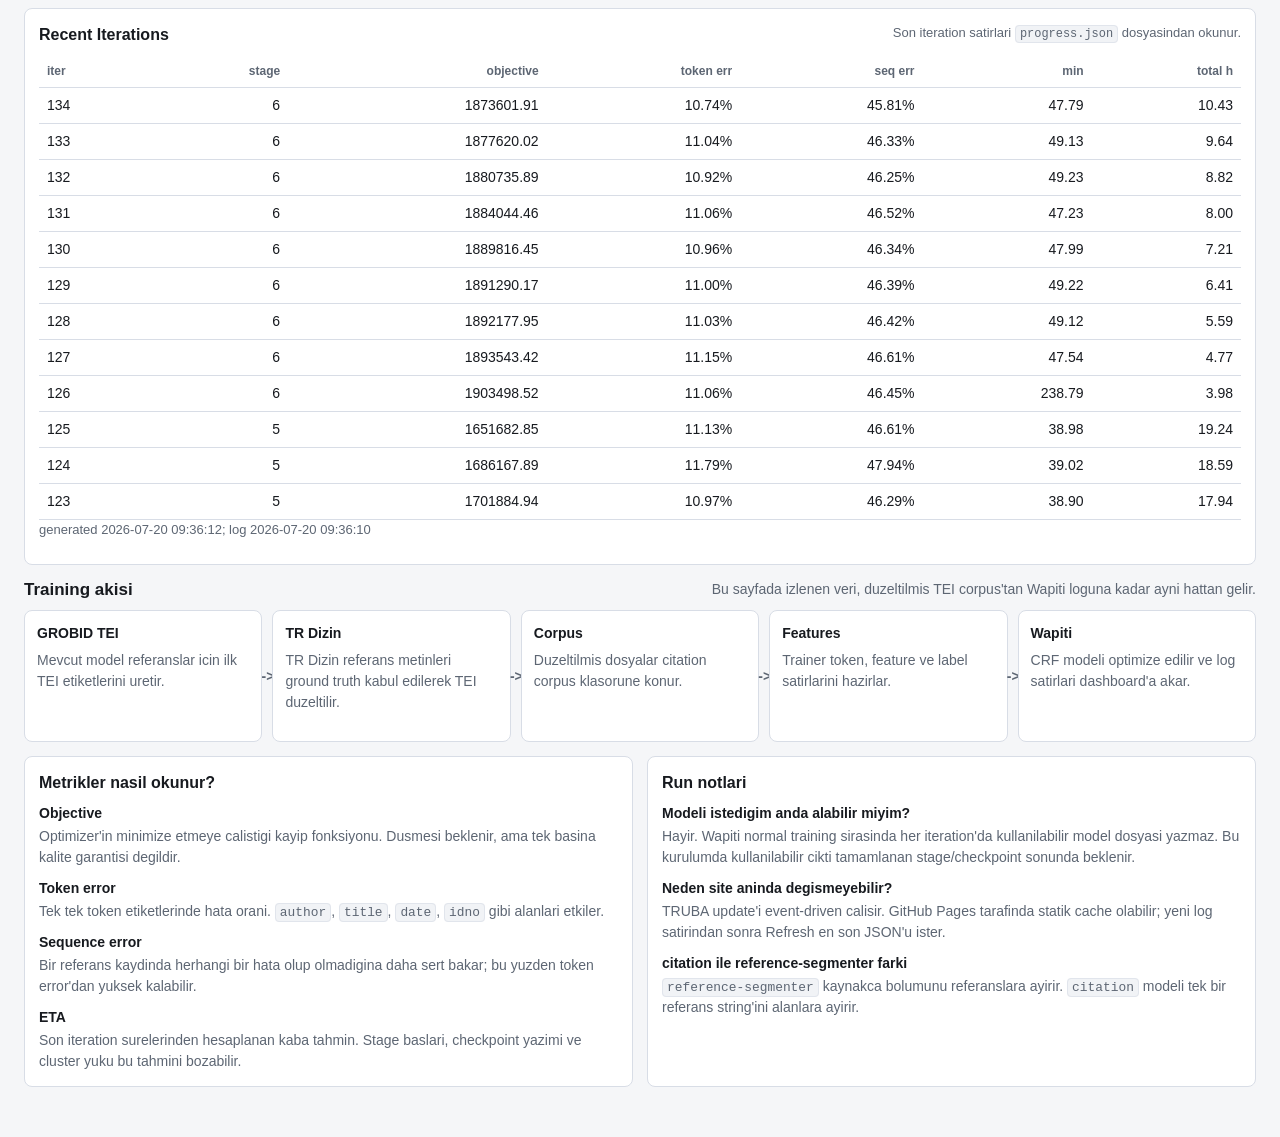
==== commit 91fc5b02: "Add full DeLFT citation experiment" ====
--- a/index.html
+++ b/index.html
@@ -14,6 +14,7 @@
     </div>
     <nav class="nav">
       <a class="active" href="index.html">Canli takip</a>
+      <a href="experiments.html">Experiments</a>
       <a href="architecture.html">Mimari</a>
       <a href="https://github.com/isikgirayedu/grobid-dashboard" rel="noreferrer">GitHub</a>
       <a href="https://grobid.readthedocs.io/en/latest/Principles/" rel="noreferrer">Official docs</a>
@@ -55,6 +56,50 @@
         <div class="metric"><div class="label">Token Error</div><div id="tokenErr" class="value">-</div><div class="hint">token-level hata orani</div></div>
         <div class="metric"><div class="label">Sequence Error</div><div id="seqErr" class="value">-</div><div class="hint">referans bazli hata</div></div>
         <div class="metric"><div class="label">ETA to Target</div><div id="eta" class="value">-</div><div id="etaHint" class="hint"></div></div>
+      </div>
+    </section>
+
+    <section class="section">
+      <div class="section-header">
+        <div>
+          <h2>Experiments</h2>
+          <p>Ayni corpus uzerinde paralel izlenen egitim denemeleri.</p>
+        </div>
+        <a class="section-button" href="experiments.html">Tum experimentler</a>
+      </div>
+      <div class="experiment-grid">
+        <article class="surface experiment-card">
+          <div class="experiment-topline">
+            <span class="status-pill status-running">RUNNING</span>
+            <span>job 6103492</span>
+          </div>
+          <h3>Wapiti CRF citation from features</h3>
+          <p>
+            Canli grafiklerin kaynagi olan mevcut lightweight Wapiti run. Bu is aynen devam ediyor;
+            publisher yeni iteration satiri geldikce <code>progress.json</code> dosyasini guncelliyor.
+          </p>
+          <dl class="mini-facts">
+            <div><dt>Engine</dt><dd>Wapiti CRF</dd></div>
+            <div><dt>Stage</dt><dd>25 iteration checkpoint</dd></div>
+            <div><dt>Partition</dt><dd>barbun</dd></div>
+          </dl>
+        </article>
+        <article class="surface experiment-card">
+          <div class="experiment-topline">
+            <span class="status-pill status-pending">PENDING</span>
+            <span>job 6116002</span>
+          </div>
+          <h3>Full DeLFT citation GPU</h3>
+          <p>
+            Lightweight olmayan GROBID citation modeli icin ayri source tree uzerinde acilan GPU run.
+            Mevcut Wapiti egitiminden izole calisir ve baslayinca kendi log dosyalarini uretir.
+          </p>
+          <dl class="mini-facts">
+            <div><dt>Engine</dt><dd>DeLFT</dd></div>
+            <div><dt>Partition</dt><dd>akya-cuda</dd></div>
+            <div><dt>Workdir</dt><dd>grobid-source-full-citation</dd></div>
+          </dl>
+        </article>
       </div>
     </section>
 
--- a/styles.css
+++ b/styles.css
@@ -277,6 +277,88 @@
   grid-template-columns: repeat(3, minmax(0, 1fr));
 }
 
+.experiment-grid {
+  display: grid;
+  gap: 14px;
+  grid-template-columns: repeat(2, minmax(0, 1fr));
+}
+
+.experiment-card {
+  display: grid;
+  gap: 10px;
+}
+
+.experiment-card h3 {
+  font-size: 16px;
+  margin: 0;
+}
+
+.experiment-card p {
+  margin: 0;
+}
+
+.experiment-topline {
+  align-items: center;
+  color: var(--muted);
+  display: flex;
+  flex-wrap: wrap;
+  font-size: 12px;
+  gap: 8px;
+}
+
+.status-pill {
+  border: 1px solid var(--line);
+  border-radius: 999px;
+  display: inline-flex;
+  font-size: 11px;
+  font-weight: 700;
+  line-height: 1;
+  padding: 5px 8px;
+}
+
+.status-running {
+  background: #e8f6ef;
+  border-color: #a9dbc1;
+  color: #17633e;
+}
+
+.status-pending {
+  background: #fff8e8;
+  border-color: #efcf85;
+  color: #7b4b0a;
+}
+
+.status-ready {
+  background: var(--blue-soft);
+  border-color: #c8d9ff;
+  color: #194a9b;
+}
+
+.mini-facts {
+  border-top: 1px solid var(--line);
+  display: grid;
+  gap: 8px;
+  margin: 2px 0 0;
+  padding-top: 10px;
+}
+
+.mini-facts div {
+  display: grid;
+  gap: 8px;
+  grid-template-columns: 110px minmax(0, 1fr);
+}
+
+.mini-facts dt {
+  color: var(--muted);
+  font-size: 12px;
+}
+
+.mini-facts dd {
+  margin: 0;
+  min-width: 0;
+  overflow-wrap: anywhere;
+}
+
 .chart-grid {
   display: grid;
   gap: 14px;
@@ -512,6 +594,7 @@
   .hero,
   .grid-2,
   .grid-3,
+  .experiment-grid,
   .chart-row {
     grid-template-columns: 1fr;
   }
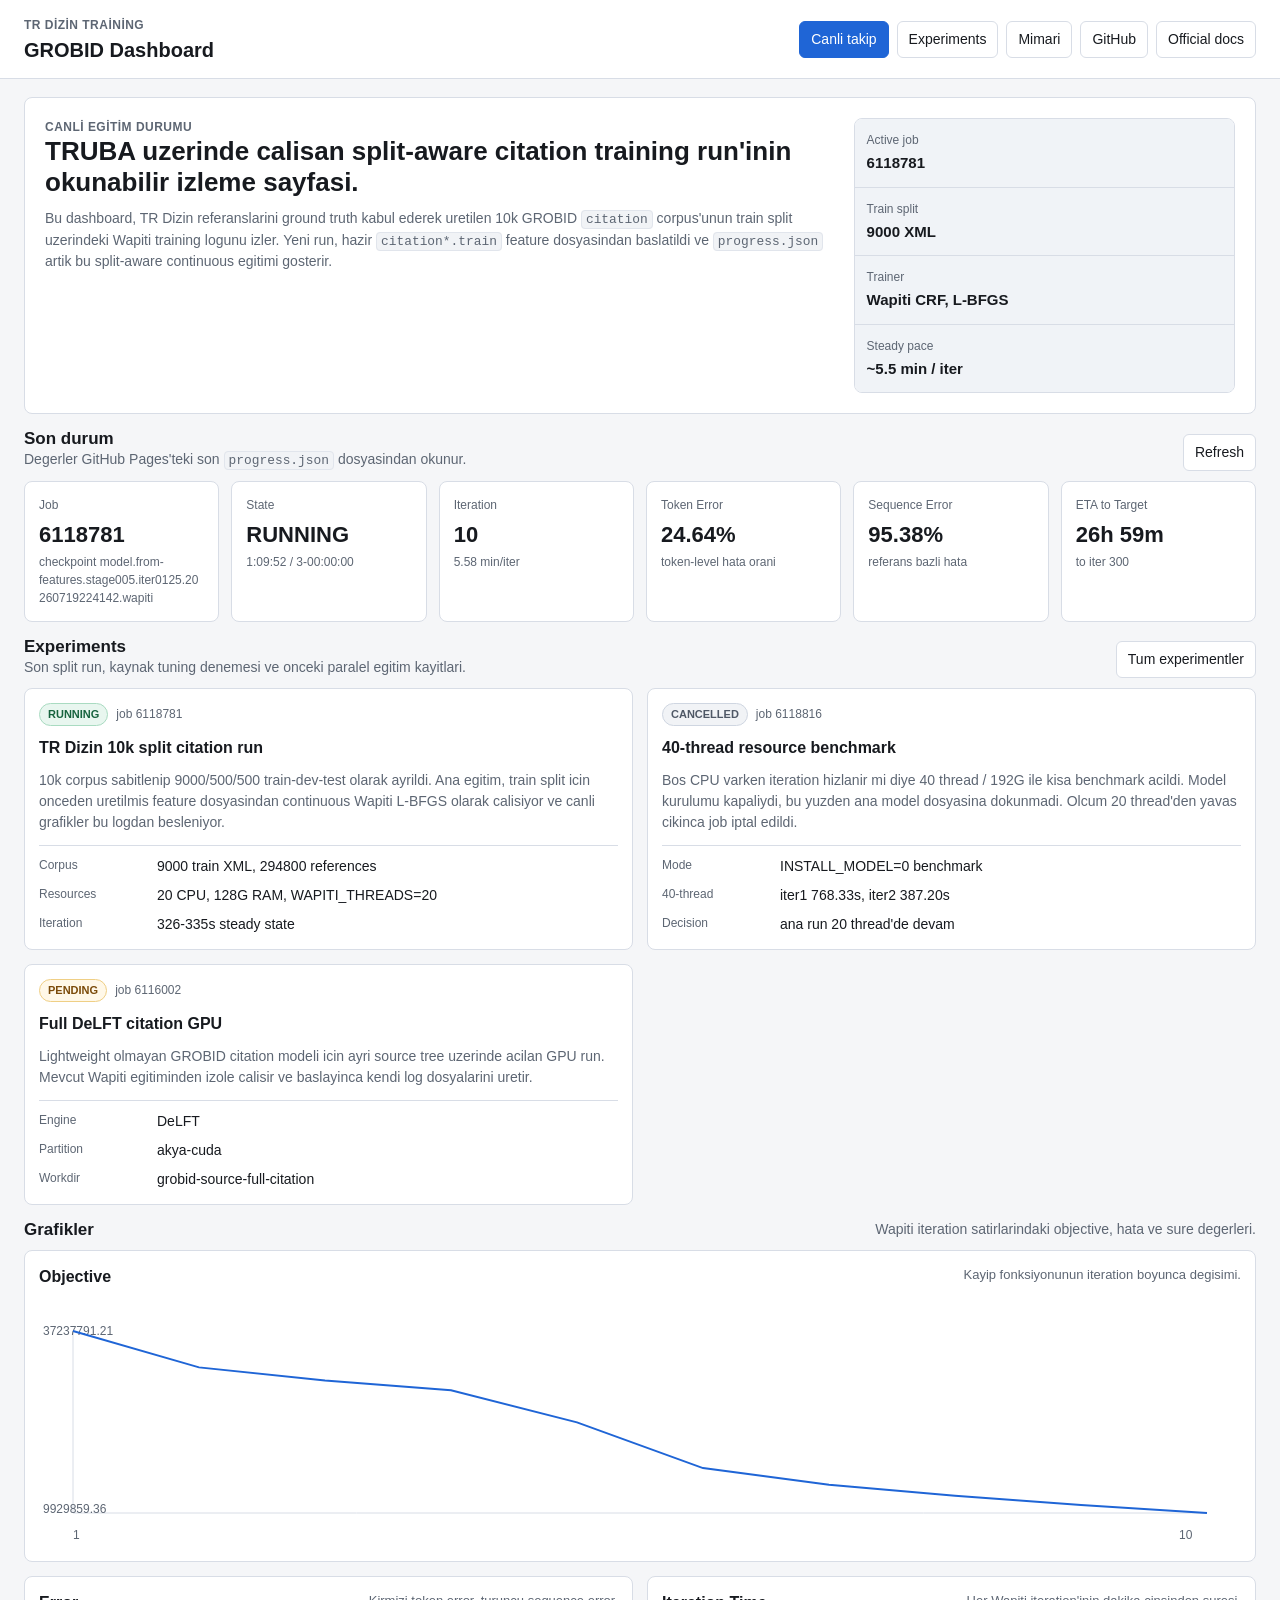
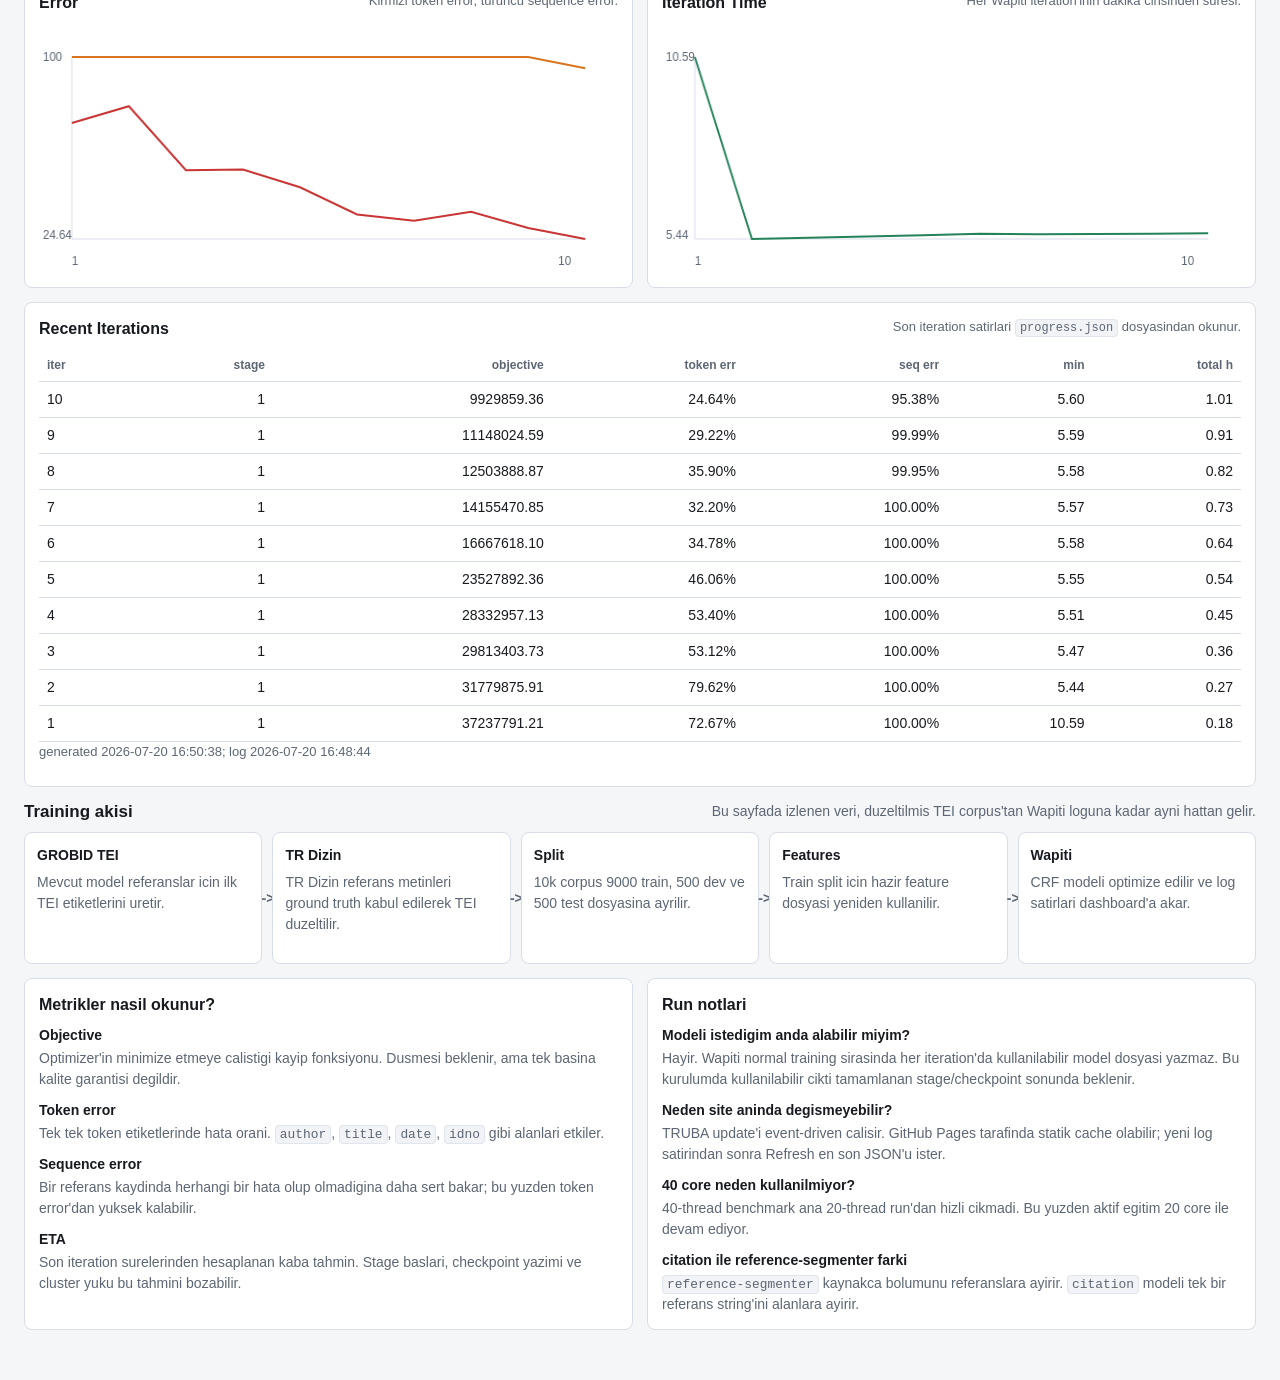
==== commit 31c63fd0: "Show TR Dizin split training run" ====
--- a/index.html
+++ b/index.html
@@ -25,19 +25,19 @@
     <section class="hero">
       <div>
         <p class="eyebrow">Canli egitim durumu</p>
-        <h2>TRUBA uzerinde calisan citation training run'inin okunabilir izleme sayfasi.</h2>
+        <h2>TRUBA uzerinde calisan split-aware citation training run'inin okunabilir izleme sayfasi.</h2>
         <p>
-          Bu dashboard, TR Dizin referanslarini ground truth kabul ederek uretilen GROBID
-          <code>citation</code> corpus'unun Wapiti training logunu izler. TRUBA'daki publisher yeni
-          iteration veya checkpoint satiri gordugunde <code>progress.json</code> dosyasini yeniler ve
-          GitHub Pages'e push eder.
+          Bu dashboard, TR Dizin referanslarini ground truth kabul ederek uretilen 10k GROBID
+          <code>citation</code> corpus'unun train split uzerindeki Wapiti training logunu izler.
+          Yeni run, hazir <code>citation*.train</code> feature dosyasindan baslatildi ve
+          <code>progress.json</code> artik bu split-aware continuous egitimi gosterir.
         </p>
       </div>
       <div class="hero-meta" aria-label="Run summary">
-        <div><span>Model</span><strong>citation</strong></div>
-        <div><span>Ground truth</span><strong>TR Dizin</strong></div>
-        <div><span>Trainer</span><strong>Wapiti CRF</strong></div>
-        <div><span>Runtime</span><strong>TRUBA Slurm</strong></div>
+        <div><span>Active job</span><strong>6118781</strong></div>
+        <div><span>Train split</span><strong>9000 XML</strong></div>
+        <div><span>Trainer</span><strong>Wapiti CRF, L-BFGS</strong></div>
+        <div><span>Steady pace</span><strong>~5.5 min / iter</strong></div>
       </div>
     </section>
 
@@ -63,7 +63,7 @@
       <div class="section-header">
         <div>
           <h2>Experiments</h2>
-          <p>Ayni corpus uzerinde paralel izlenen egitim denemeleri.</p>
+          <p>Son split run, kaynak tuning denemesi ve onceki paralel egitim kayitlari.</p>
         </div>
         <a class="section-button" href="experiments.html">Tum experimentler</a>
       </div>
@@ -71,17 +71,35 @@
         <article class="surface experiment-card">
           <div class="experiment-topline">
             <span class="status-pill status-running">RUNNING</span>
-            <span>job 6103492</span>
-          </div>
-          <h3>Wapiti CRF citation from features</h3>
+            <span>job 6118781</span>
+          </div>
+          <h3>TR Dizin 10k split citation run</h3>
           <p>
-            Canli grafiklerin kaynagi olan mevcut lightweight Wapiti run. Bu is aynen devam ediyor;
-            publisher yeni iteration satiri geldikce <code>progress.json</code> dosyasini guncelliyor.
+            10k corpus sabitlenip 9000/500/500 train-dev-test olarak ayrildi. Ana egitim,
+            train split icin onceden uretilmis feature dosyasindan continuous Wapiti L-BFGS olarak
+            calisiyor ve canli grafikler bu logdan besleniyor.
           </p>
           <dl class="mini-facts">
-            <div><dt>Engine</dt><dd>Wapiti CRF</dd></div>
-            <div><dt>Stage</dt><dd>25 iteration checkpoint</dd></div>
-            <div><dt>Partition</dt><dd>barbun</dd></div>
+            <div><dt>Corpus</dt><dd>9000 train XML, 294800 references</dd></div>
+            <div><dt>Resources</dt><dd>20 CPU, 128G RAM, WAPITI_THREADS=20</dd></div>
+            <div><dt>Iteration</dt><dd>326-335s steady state</dd></div>
+          </dl>
+        </article>
+        <article class="surface experiment-card">
+          <div class="experiment-topline">
+            <span class="status-pill status-cancelled">CANCELLED</span>
+            <span>job 6118816</span>
+          </div>
+          <h3>40-thread resource benchmark</h3>
+          <p>
+            Bos CPU varken iteration hizlanir mi diye 40 thread / 192G ile kisa benchmark acildi.
+            Model kurulumu kapaliydi, bu yuzden ana model dosyasina dokunmadi. Olcum 20 thread'den
+            yavas cikinca job iptal edildi.
+          </p>
+          <dl class="mini-facts">
+            <div><dt>Mode</dt><dd>INSTALL_MODEL=0 benchmark</dd></div>
+            <div><dt>40-thread</dt><dd>iter1 768.33s, iter2 387.20s</dd></div>
+            <div><dt>Decision</dt><dd>ana run 20 thread'de devam</dd></div>
           </dl>
         </article>
         <article class="surface experiment-card">
@@ -160,8 +178,8 @@
       <div class="pipeline">
         <div class="pipeline-step"><strong>GROBID TEI</strong><span>Mevcut model referanslar icin ilk TEI etiketlerini uretir.</span></div>
         <div class="pipeline-step"><strong>TR Dizin</strong><span>TR Dizin referans metinleri ground truth kabul edilerek TEI duzeltilir.</span></div>
-        <div class="pipeline-step"><strong>Corpus</strong><span>Duzeltilmis dosyalar citation corpus klasorune konur.</span></div>
-        <div class="pipeline-step"><strong>Features</strong><span>Trainer token, feature ve label satirlarini hazirlar.</span></div>
+        <div class="pipeline-step"><strong>Split</strong><span>10k corpus 9000 train, 500 dev ve 500 test dosyasina ayrilir.</span></div>
+        <div class="pipeline-step"><strong>Features</strong><span>Train split icin hazir feature dosyasi yeniden kullanilir.</span></div>
         <div class="pipeline-step"><strong>Wapiti</strong><span>CRF modeli optimize edilir ve log satirlari dashboard'a akar.</span></div>
       </div>
     </section>
@@ -192,6 +210,8 @@
             <dd>Hayir. Wapiti normal training sirasinda her iteration'da kullanilabilir model dosyasi yazmaz. Bu kurulumda kullanilabilir cikti tamamlanan stage/checkpoint sonunda beklenir.</dd>
             <dt>Neden site aninda degismeyebilir?</dt>
             <dd>TRUBA update'i event-driven calisir. GitHub Pages tarafinda statik cache olabilir; yeni log satirindan sonra Refresh en son JSON'u ister.</dd>
+            <dt>40 core neden kullanilmiyor?</dt>
+            <dd>40-thread benchmark ana 20-thread run'dan hizli cikmadi. Bu yuzden aktif egitim 20 core ile devam ediyor.</dd>
             <dt>citation ile reference-segmenter farki</dt>
             <dd><code>reference-segmenter</code> kaynakca bolumunu referanslara ayirir. <code>citation</code> modeli tek bir referans string'ini alanlara ayirir.</dd>
           </dl>
--- a/styles.css
+++ b/styles.css
@@ -18,11 +18,16 @@
   box-sizing: border-box;
 }
 
+html {
+  overflow-x: hidden;
+}
+
 body {
   margin: 0;
   background: var(--bg);
   color: var(--ink);
   font: 14px/1.5 -apple-system, BlinkMacSystemFont, "Segoe UI", sans-serif;
+  overflow-x: hidden;
 }
 
 a {
@@ -39,6 +44,7 @@
   border: 1px solid #e1e5ec;
   border-radius: 4px;
   font-size: 0.92em;
+  overflow-wrap: anywhere;
   padding: 1px 4px;
 }
 
@@ -82,6 +88,8 @@
   flex-wrap: wrap;
   gap: 8px;
   justify-content: flex-end;
+  max-width: 100%;
+  min-width: 0;
 }
 
 .nav a {
@@ -105,6 +113,7 @@
 .page {
   margin: 0 auto;
   max-width: 1480px;
+  min-width: 0;
   padding: 18px 24px 36px;
 }
 
@@ -116,6 +125,8 @@
   gap: 22px;
   grid-template-columns: minmax(0, 1.65fr) minmax(260px, 0.8fr);
   margin-bottom: 14px;
+  min-width: 0;
+  overflow-wrap: anywhere;
   padding: 20px;
 }
 
@@ -125,6 +136,7 @@
   line-height: 1.2;
   margin: 0 0 10px;
   max-width: 980px;
+  overflow-wrap: anywhere;
 }
 
 .hero p,
@@ -213,6 +225,8 @@
   background: var(--surface);
   border: 1px solid var(--line);
   border-radius: 8px;
+  min-width: 0;
+  overflow-wrap: anywhere;
   padding: 14px;
 }
 
@@ -240,6 +254,7 @@
   border: 1px solid var(--line);
   border-radius: 8px;
   min-width: 0;
+  overflow-wrap: anywhere;
   padding: 14px;
 }
 
@@ -332,6 +347,12 @@
   background: var(--blue-soft);
   border-color: #c8d9ff;
   color: #194a9b;
+}
+
+.status-cancelled {
+  background: #f1f3f6;
+  border-color: #cfd6e1;
+  color: #4f5866;
 }
 
 .mini-facts {
@@ -589,6 +610,7 @@
 
   .nav {
     justify-content: flex-start;
+    width: 100%;
   }
 
   .hero,
@@ -617,6 +639,27 @@
     padding-right: 14px;
   }
 
+  .nav {
+    display: grid;
+    grid-template-columns: repeat(auto-fit, minmax(112px, 1fr));
+  }
+
+  .nav a {
+    justify-content: center;
+    min-width: 0;
+    padding-left: 8px;
+    padding-right: 8px;
+    text-align: center;
+  }
+
+  .hero {
+    padding: 16px;
+  }
+
+  .hero h2 {
+    font-size: 24px;
+  }
+
   .metrics {
     grid-template-columns: 1fr;
   }
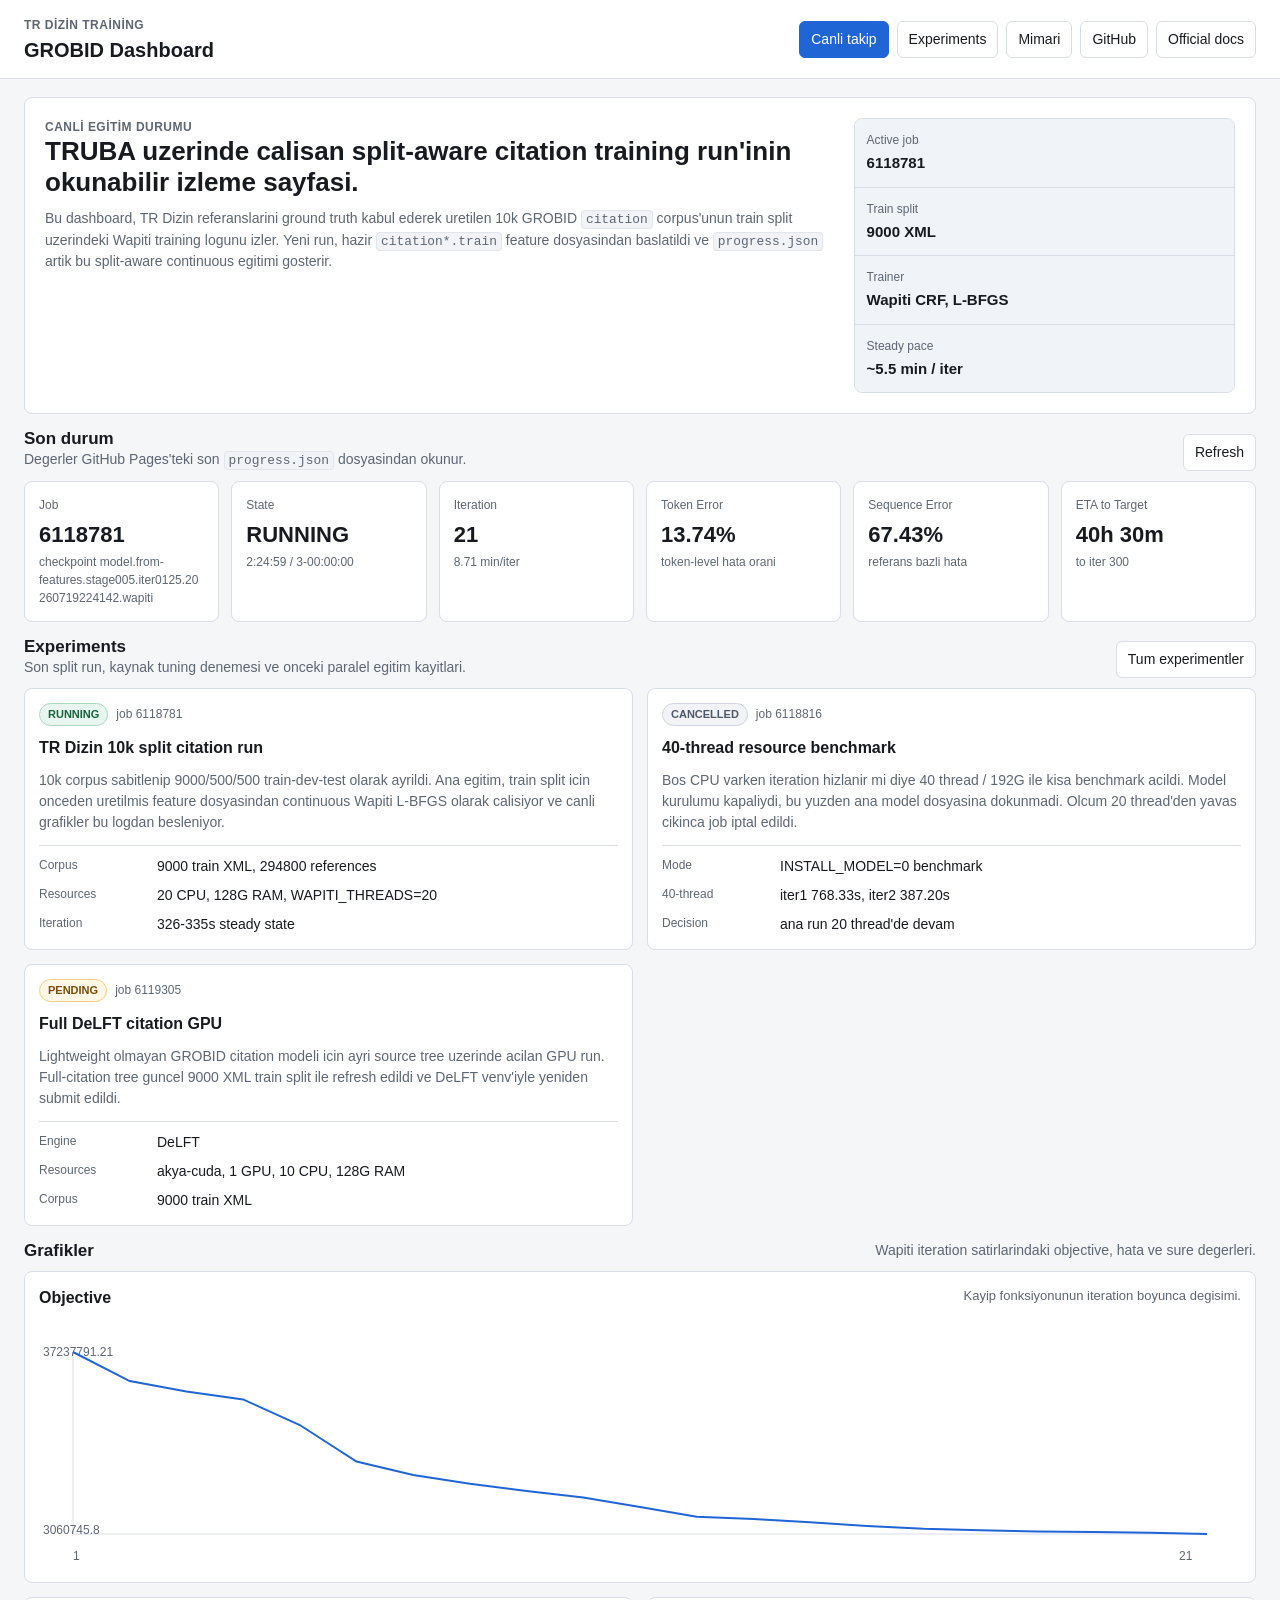
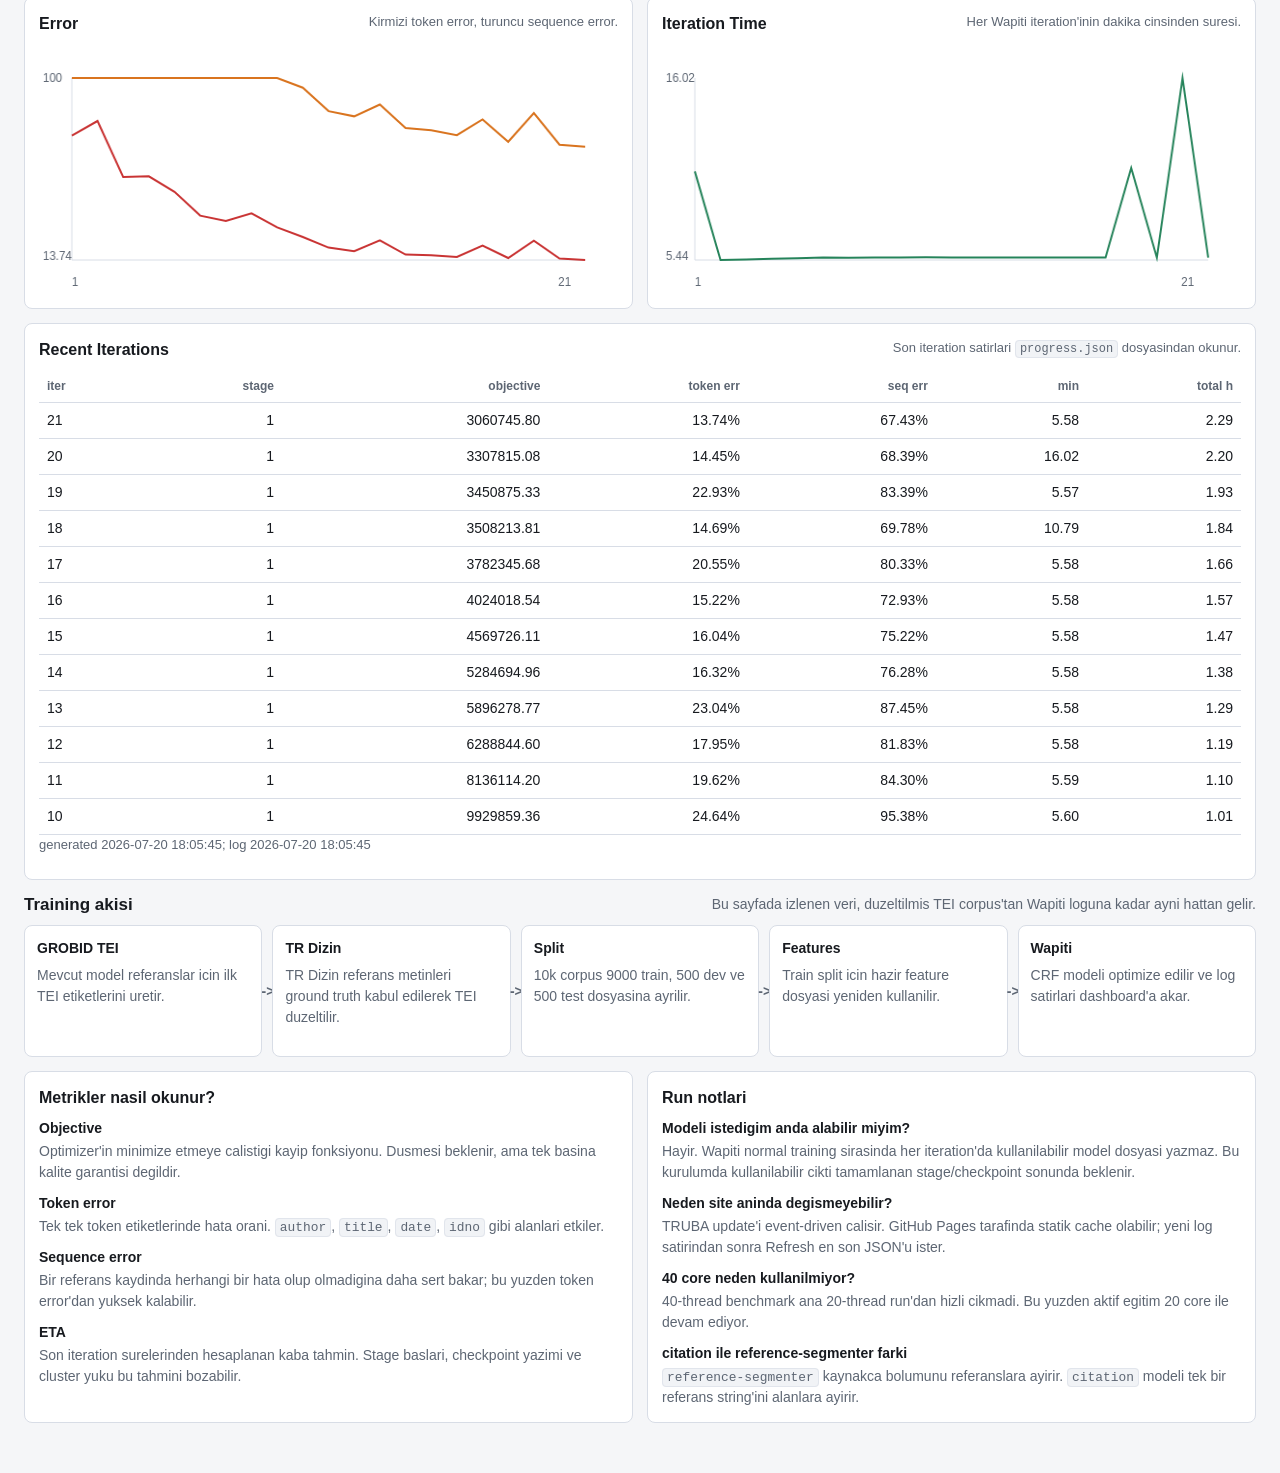
==== commit db95ebc3: "Update DeLFT GPU split job" ====
--- a/index.html
+++ b/index.html
@@ -105,17 +105,18 @@
         <article class="surface experiment-card">
           <div class="experiment-topline">
             <span class="status-pill status-pending">PENDING</span>
-            <span>job 6116002</span>
+            <span>job 6119305</span>
           </div>
           <h3>Full DeLFT citation GPU</h3>
           <p>
             Lightweight olmayan GROBID citation modeli icin ayri source tree uzerinde acilan GPU run.
-            Mevcut Wapiti egitiminden izole calisir ve baslayinca kendi log dosyalarini uretir.
+            Full-citation tree guncel 9000 XML train split ile refresh edildi ve DeLFT venv'iyle
+            yeniden submit edildi.
           </p>
           <dl class="mini-facts">
             <div><dt>Engine</dt><dd>DeLFT</dd></div>
-            <div><dt>Partition</dt><dd>akya-cuda</dd></div>
-            <div><dt>Workdir</dt><dd>grobid-source-full-citation</dd></div>
+            <div><dt>Resources</dt><dd>akya-cuda, 1 GPU, 10 CPU, 128G RAM</dd></div>
+            <div><dt>Corpus</dt><dd>9000 train XML</dd></div>
           </dl>
         </article>
       </div>
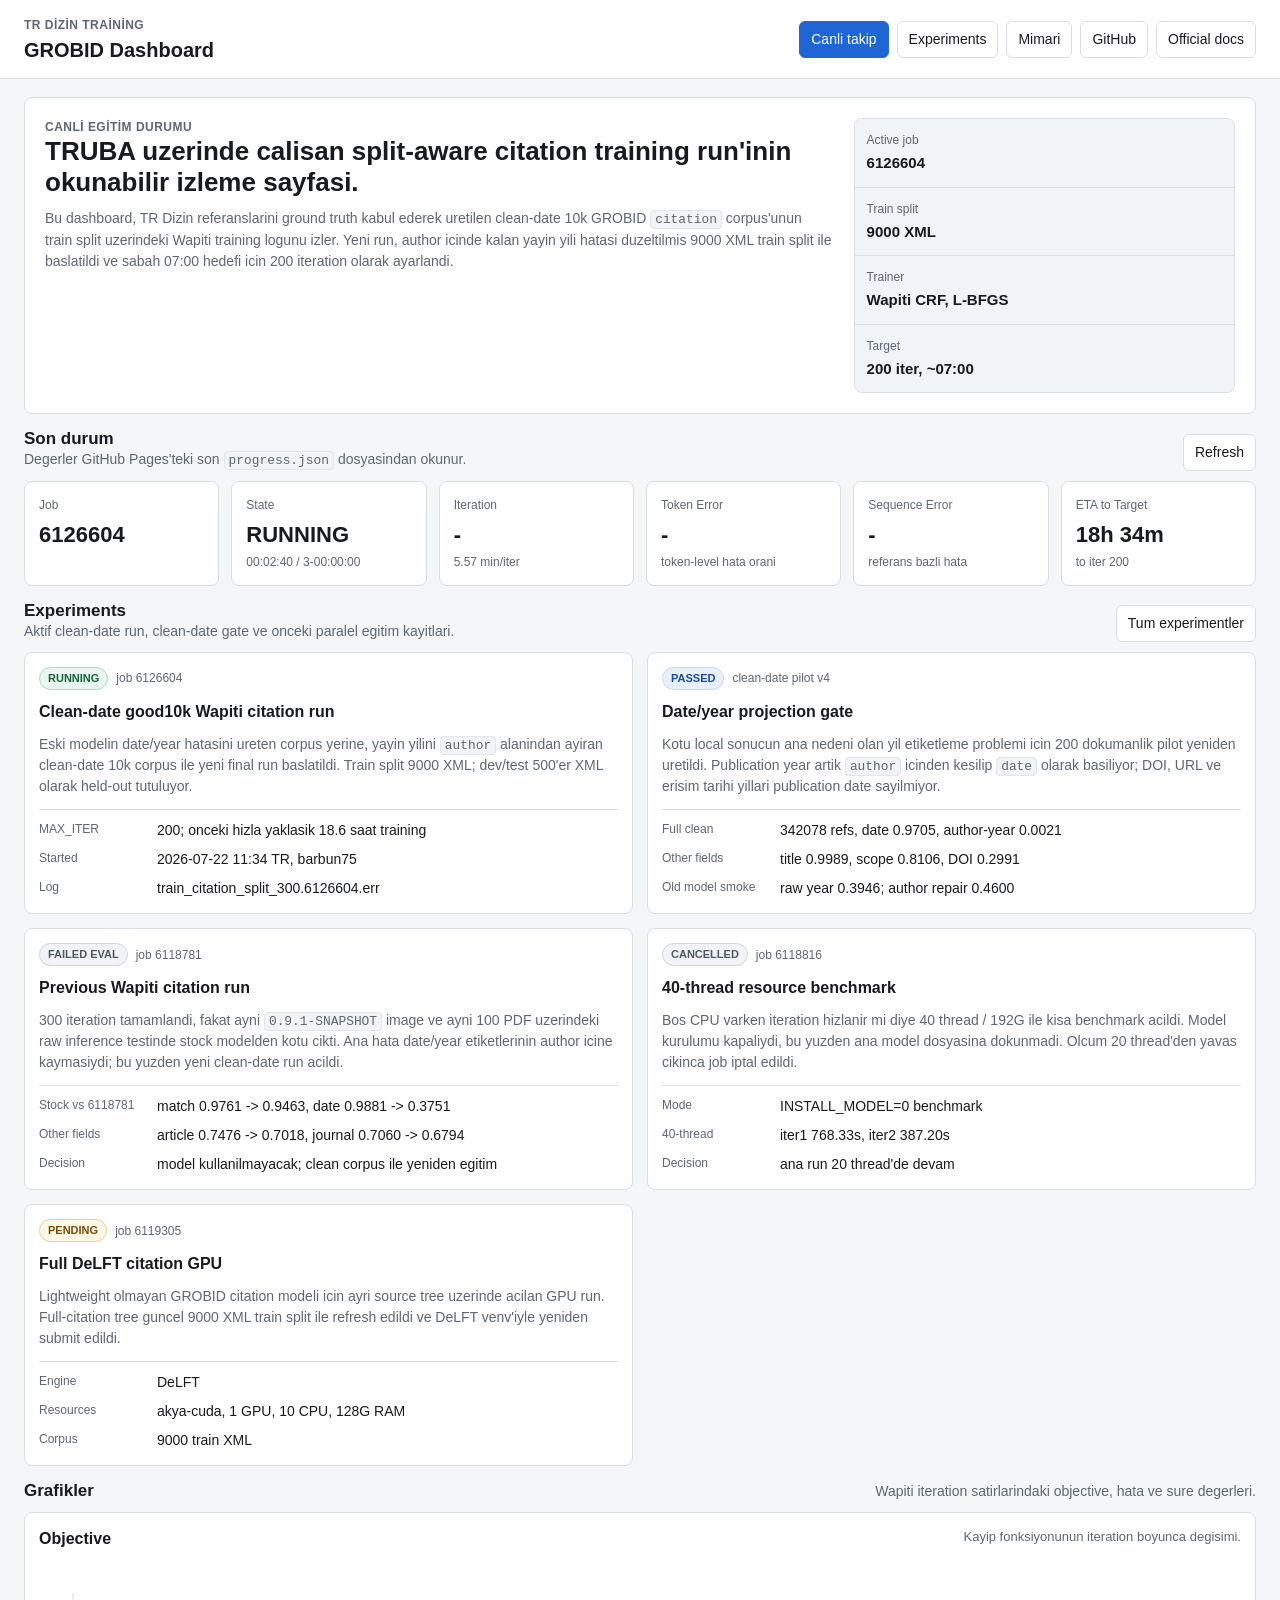
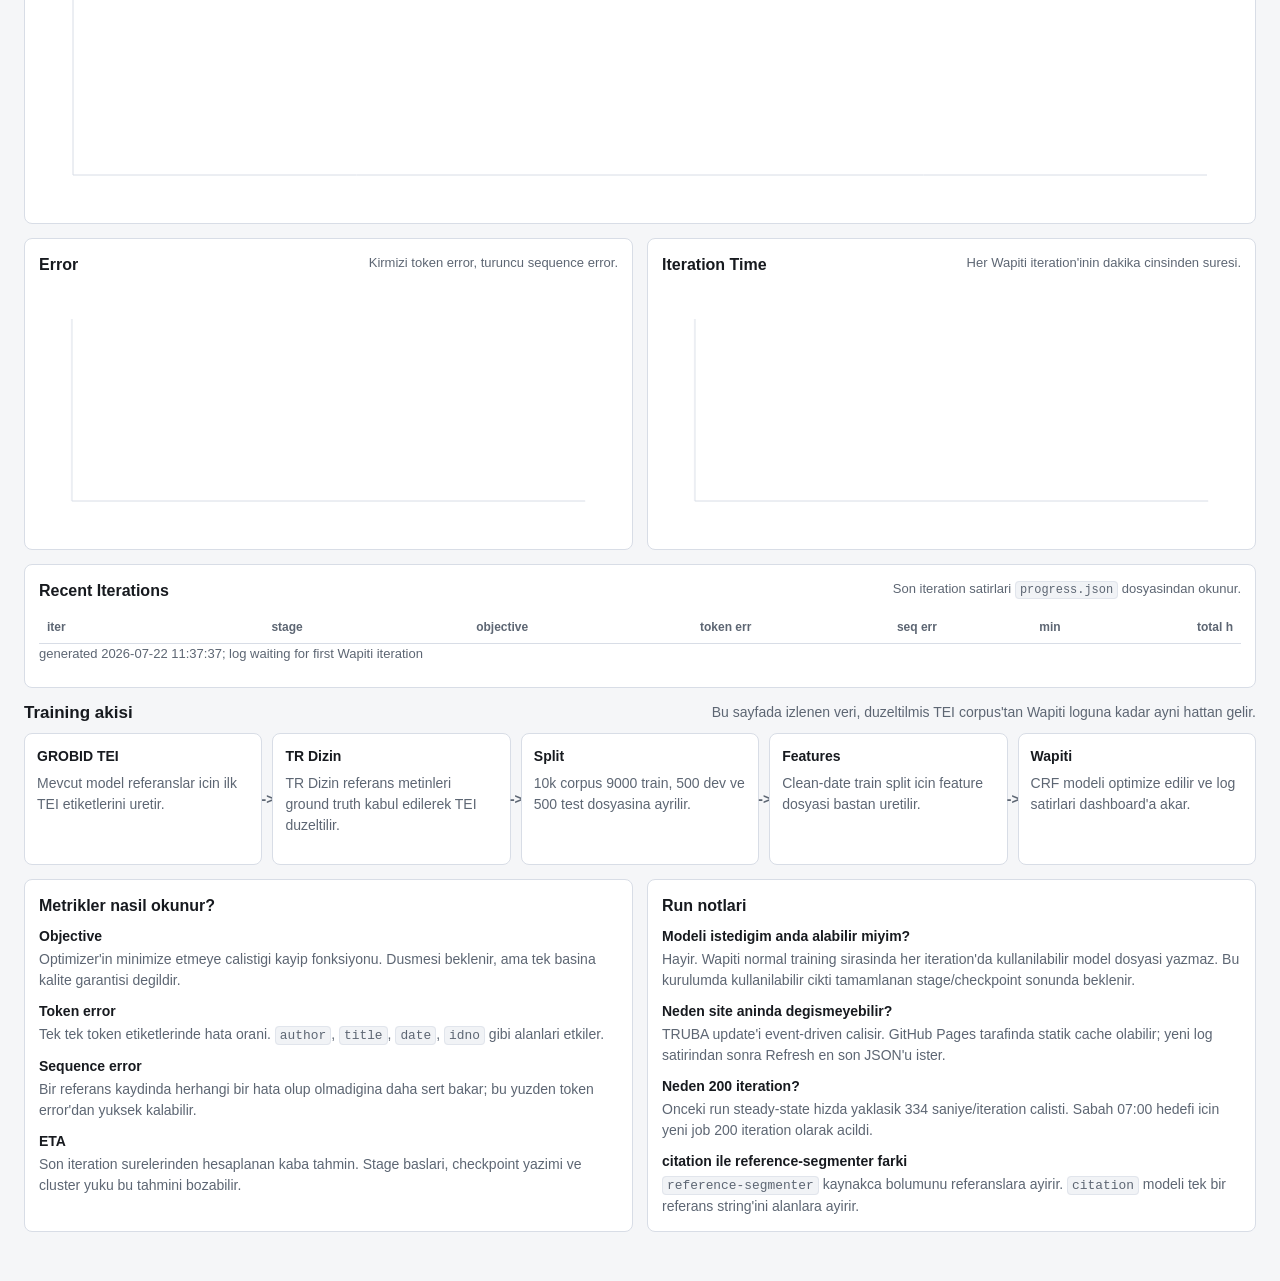
==== commit f7eec6ab: "Update dashboard for clean-date citation job 6126604" ====
--- a/index.html
+++ b/index.html
@@ -27,17 +27,17 @@
         <p class="eyebrow">Canli egitim durumu</p>
         <h2>TRUBA uzerinde calisan split-aware citation training run'inin okunabilir izleme sayfasi.</h2>
         <p>
-          Bu dashboard, TR Dizin referanslarini ground truth kabul ederek uretilen 10k GROBID
-          <code>citation</code> corpus'unun train split uzerindeki Wapiti training logunu izler.
-          Yeni run, hazir <code>citation*.train</code> feature dosyasindan baslatildi ve
-          <code>progress.json</code> artik bu split-aware continuous egitimi gosterir.
+          Bu dashboard, TR Dizin referanslarini ground truth kabul ederek uretilen clean-date
+          10k GROBID <code>citation</code> corpus'unun train split uzerindeki Wapiti training
+          logunu izler. Yeni run, author icinde kalan yayin yili hatasi duzeltilmis 9000 XML
+          train split ile baslatildi ve sabah 07:00 hedefi icin 200 iteration olarak ayarlandi.
         </p>
       </div>
       <div class="hero-meta" aria-label="Run summary">
-        <div><span>Active job</span><strong>6118781</strong></div>
+        <div><span>Active job</span><strong>6126604</strong></div>
         <div><span>Train split</span><strong>9000 XML</strong></div>
         <div><span>Trainer</span><strong>Wapiti CRF, L-BFGS</strong></div>
-        <div><span>Steady pace</span><strong>~5.5 min / iter</strong></div>
+        <div><span>Target</span><strong>200 iter, ~07:00</strong></div>
       </div>
     </section>
 
@@ -63,7 +63,7 @@
       <div class="section-header">
         <div>
           <h2>Experiments</h2>
-          <p>Son split run, kaynak tuning denemesi ve onceki paralel egitim kayitlari.</p>
+          <p>Aktif clean-date run, clean-date gate ve onceki paralel egitim kayitlari.</p>
         </div>
         <a class="section-button" href="experiments.html">Tum experimentler</a>
       </div>
@@ -71,18 +71,53 @@
         <article class="surface experiment-card">
           <div class="experiment-topline">
             <span class="status-pill status-running">RUNNING</span>
+            <span>job 6126604</span>
+          </div>
+          <h3>Clean-date good10k Wapiti citation run</h3>
+          <p>
+            Eski modelin date/year hatasini ureten corpus yerine, yayin yilini <code>author</code>
+            alanindan ayiran clean-date 10k corpus ile yeni final run baslatildi. Train split
+            9000 XML; dev/test 500'er XML olarak held-out tutuluyor.
+          </p>
+          <dl class="mini-facts">
+            <div><dt>MAX_ITER</dt><dd>200; onceki hizla yaklasik 18.6 saat training</dd></div>
+            <div><dt>Started</dt><dd>2026-07-22 11:34 TR, barbun75</dd></div>
+            <div><dt>Log</dt><dd>train_citation_split_300.6126604.err</dd></div>
+          </dl>
+        </article>
+        <article class="surface experiment-card">
+          <div class="experiment-topline">
+            <span class="status-pill status-ready">PASSED</span>
+            <span>clean-date pilot v4</span>
+          </div>
+          <h3>Date/year projection gate</h3>
+          <p>
+            Kotu local sonucun ana nedeni olan yil etiketleme problemi icin 200 dokumanlik pilot
+            yeniden uretildi. Publication year artik <code>author</code> icinden kesilip
+            <code>date</code> olarak basiliyor; DOI, URL ve erisim tarihi yillari publication date
+            sayilmiyor.
+          </p>
+          <dl class="mini-facts">
+            <div><dt>Full clean</dt><dd>342078 refs, date 0.9705, author-year 0.0021</dd></div>
+            <div><dt>Other fields</dt><dd>title 0.9989, scope 0.8106, DOI 0.2991</dd></div>
+            <div><dt>Old model smoke</dt><dd>raw year 0.3946; author repair 0.4600</dd></div>
+          </dl>
+        </article>
+        <article class="surface experiment-card">
+          <div class="experiment-topline">
+            <span class="status-pill status-cancelled">FAILED EVAL</span>
             <span>job 6118781</span>
           </div>
-          <h3>TR Dizin 10k split citation run</h3>
-          <p>
-            10k corpus sabitlenip 9000/500/500 train-dev-test olarak ayrildi. Ana egitim,
-            train split icin onceden uretilmis feature dosyasindan continuous Wapiti L-BFGS olarak
-            calisiyor ve canli grafikler bu logdan besleniyor.
-          </p>
-          <dl class="mini-facts">
-            <div><dt>Corpus</dt><dd>9000 train XML, 294800 references</dd></div>
-            <div><dt>Resources</dt><dd>20 CPU, 128G RAM, WAPITI_THREADS=20</dd></div>
-            <div><dt>Iteration</dt><dd>326-335s steady state</dd></div>
+          <h3>Previous Wapiti citation run</h3>
+          <p>
+            300 iteration tamamlandi, fakat ayni <code>0.9.1-SNAPSHOT</code> image ve ayni 100 PDF
+            uzerindeki raw inference testinde stock modelden kotu cikti. Ana hata date/year
+            etiketlerinin author icine kaymasiydi; bu yuzden yeni clean-date run acildi.
+          </p>
+          <dl class="mini-facts">
+            <div><dt>Stock vs 6118781</dt><dd>match 0.9761 -> 0.9463, date 0.9881 -> 0.3751</dd></div>
+            <div><dt>Other fields</dt><dd>article 0.7476 -> 0.7018, journal 0.7060 -> 0.6794</dd></div>
+            <div><dt>Decision</dt><dd>model kullanilmayacak; clean corpus ile yeniden egitim</dd></div>
           </dl>
         </article>
         <article class="surface experiment-card">
@@ -180,7 +215,7 @@
         <div class="pipeline-step"><strong>GROBID TEI</strong><span>Mevcut model referanslar icin ilk TEI etiketlerini uretir.</span></div>
         <div class="pipeline-step"><strong>TR Dizin</strong><span>TR Dizin referans metinleri ground truth kabul edilerek TEI duzeltilir.</span></div>
         <div class="pipeline-step"><strong>Split</strong><span>10k corpus 9000 train, 500 dev ve 500 test dosyasina ayrilir.</span></div>
-        <div class="pipeline-step"><strong>Features</strong><span>Train split icin hazir feature dosyasi yeniden kullanilir.</span></div>
+        <div class="pipeline-step"><strong>Features</strong><span>Clean-date train split icin feature dosyasi bastan uretilir.</span></div>
         <div class="pipeline-step"><strong>Wapiti</strong><span>CRF modeli optimize edilir ve log satirlari dashboard'a akar.</span></div>
       </div>
     </section>
@@ -211,8 +246,8 @@
             <dd>Hayir. Wapiti normal training sirasinda her iteration'da kullanilabilir model dosyasi yazmaz. Bu kurulumda kullanilabilir cikti tamamlanan stage/checkpoint sonunda beklenir.</dd>
             <dt>Neden site aninda degismeyebilir?</dt>
             <dd>TRUBA update'i event-driven calisir. GitHub Pages tarafinda statik cache olabilir; yeni log satirindan sonra Refresh en son JSON'u ister.</dd>
-            <dt>40 core neden kullanilmiyor?</dt>
-            <dd>40-thread benchmark ana 20-thread run'dan hizli cikmadi. Bu yuzden aktif egitim 20 core ile devam ediyor.</dd>
+            <dt>Neden 200 iteration?</dt>
+            <dd>Onceki run steady-state hizda yaklasik 334 saniye/iteration calisti. Sabah 07:00 hedefi icin yeni job 200 iteration olarak acildi.</dd>
             <dt>citation ile reference-segmenter farki</dt>
             <dd><code>reference-segmenter</code> kaynakca bolumunu referanslara ayirir. <code>citation</code> modeli tek bir referans string'ini alanlara ayirir.</dd>
           </dl>
@@ -298,8 +333,8 @@
       $("elapsed").textContent = status.elapsed ? `${status.elapsed} / ${status.time_limit || ""}` : "";
       $("iter").textContent = summary.last_iteration ?? "-";
       $("iterHint").textContent = summary.avg_last_iterations_min ? `${fmt(summary.avg_last_iterations_min)} min/iter` : "";
-      $("tokenErr").textContent = summary.token_error_pct === undefined ? "-" : `${fmt(summary.token_error_pct)}%`;
-      $("seqErr").textContent = summary.sequence_error_pct === undefined ? "-" : `${fmt(summary.sequence_error_pct)}%`;
+      $("tokenErr").textContent = summary.token_error_pct == null ? "-" : `${fmt(summary.token_error_pct)}%`;
+      $("seqErr").textContent = summary.sequence_error_pct == null ? "-" : `${fmt(summary.sequence_error_pct)}%`;
       $("eta").textContent = fmtEta(summary.eta_to_target_hours);
       $("etaHint").textContent = summary.target_iteration ? `to iter ${summary.target_iteration}` : "";
       $("statusline").textContent = `generated ${data.generated_at}; log ${data.log_file?.mtime_text || "missing"}`;
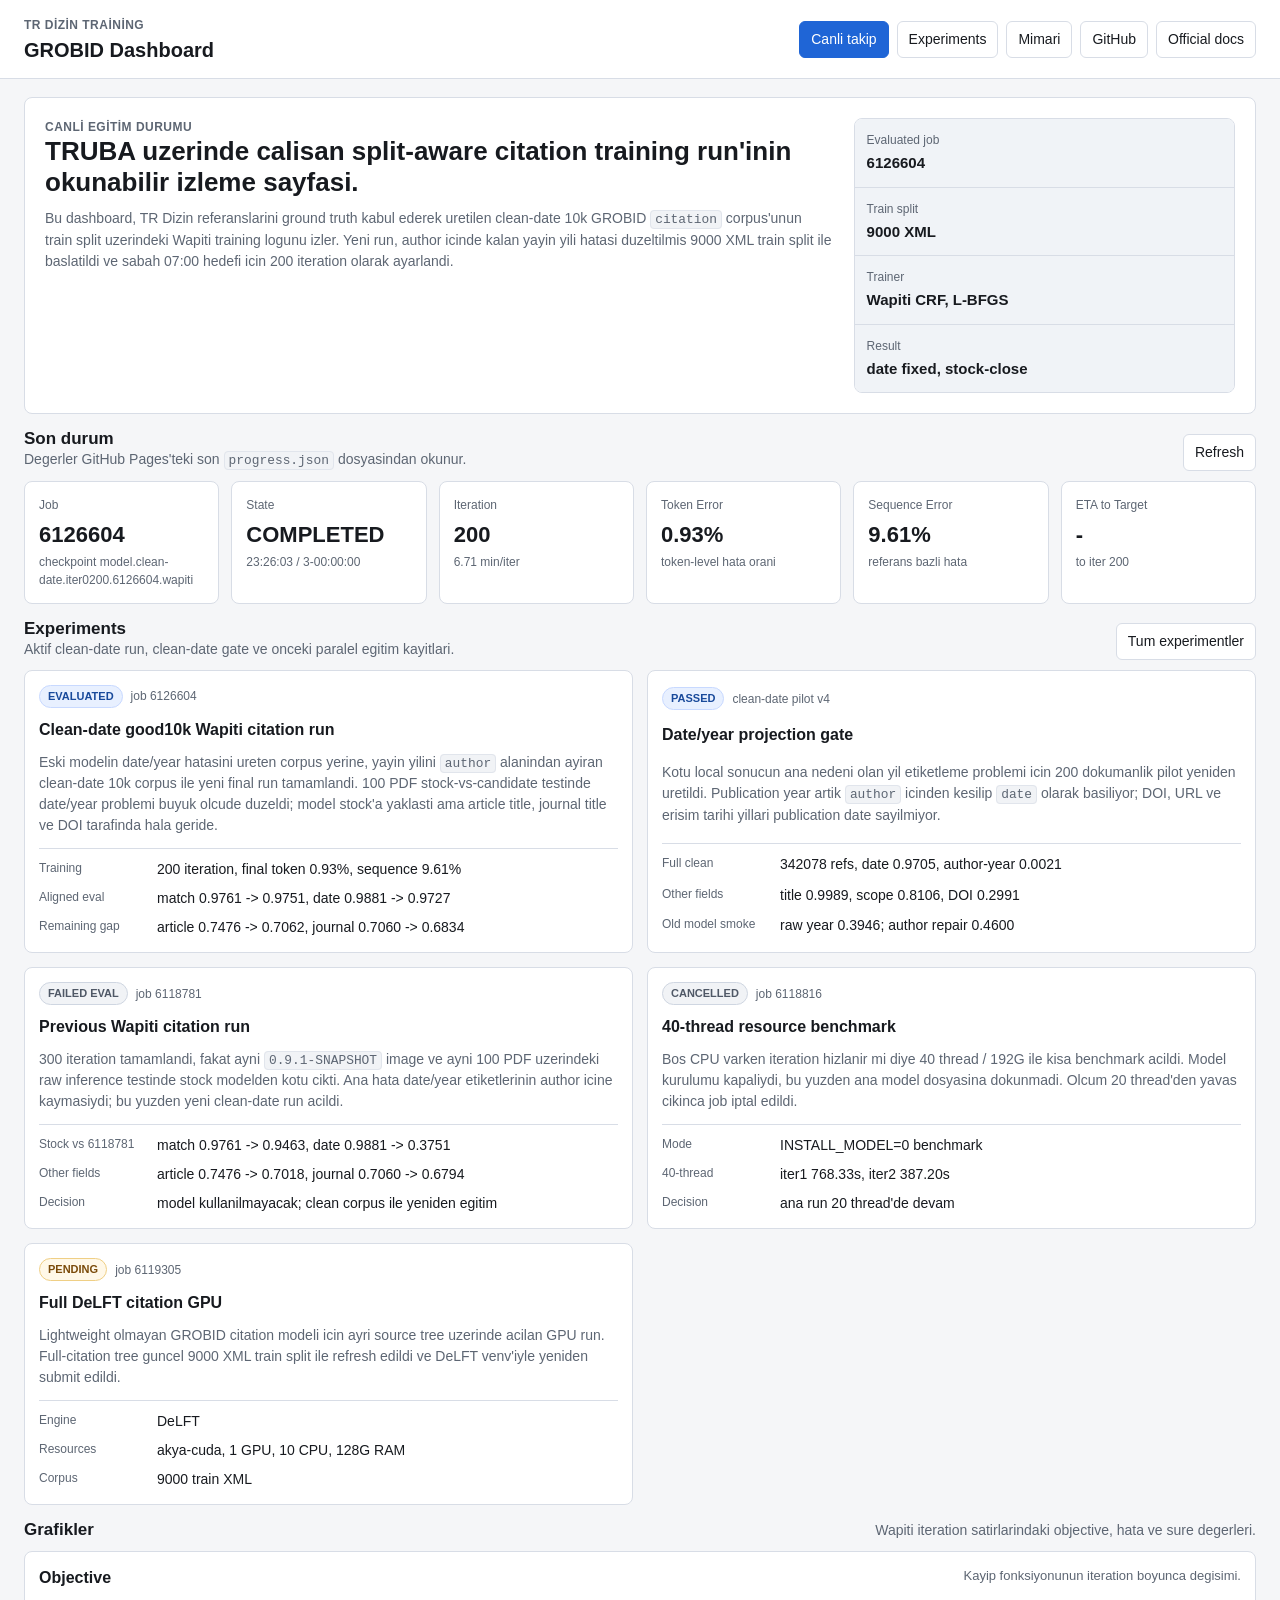
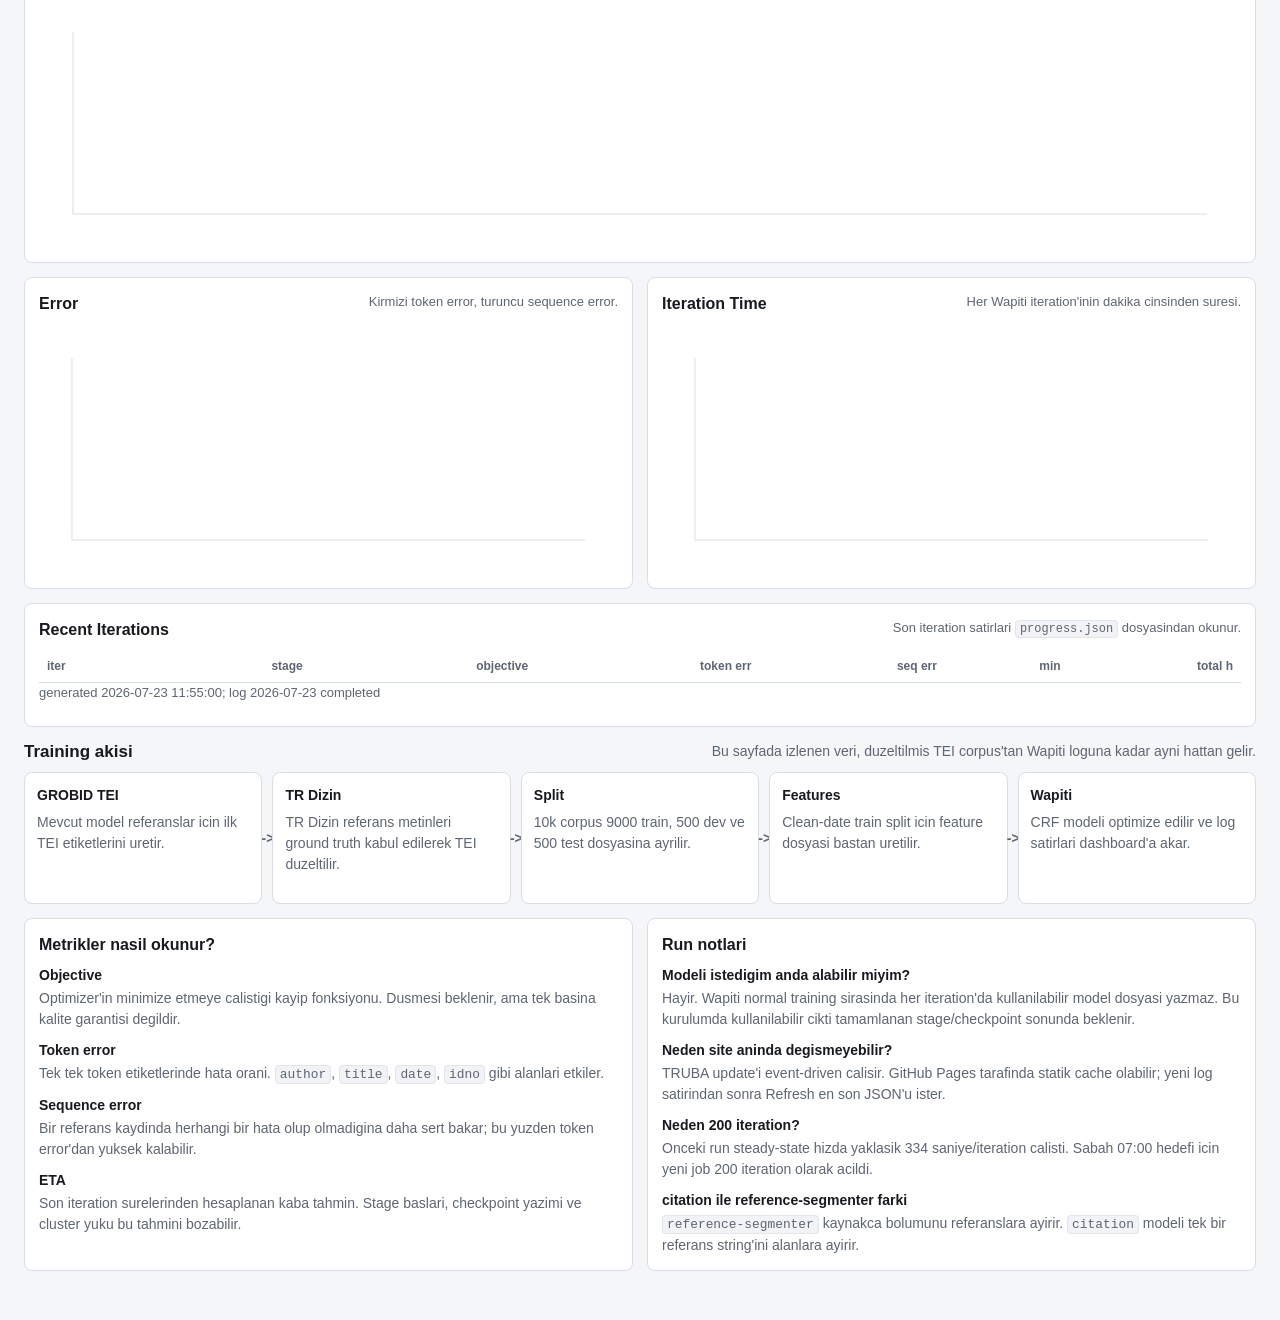
==== commit 84a18d00: "Add clean-date 6126604 evaluation results" ====
--- a/index.html
+++ b/index.html
@@ -34,10 +34,10 @@
         </p>
       </div>
       <div class="hero-meta" aria-label="Run summary">
-        <div><span>Active job</span><strong>6126604</strong></div>
+        <div><span>Evaluated job</span><strong>6126604</strong></div>
         <div><span>Train split</span><strong>9000 XML</strong></div>
         <div><span>Trainer</span><strong>Wapiti CRF, L-BFGS</strong></div>
-        <div><span>Target</span><strong>200 iter, ~07:00</strong></div>
+        <div><span>Result</span><strong>date fixed, stock-close</strong></div>
       </div>
     </section>
 
@@ -70,19 +70,20 @@
       <div class="experiment-grid">
         <article class="surface experiment-card">
           <div class="experiment-topline">
-            <span class="status-pill status-running">RUNNING</span>
+            <span class="status-pill status-ready">EVALUATED</span>
             <span>job 6126604</span>
           </div>
           <h3>Clean-date good10k Wapiti citation run</h3>
           <p>
             Eski modelin date/year hatasini ureten corpus yerine, yayin yilini <code>author</code>
-            alanindan ayiran clean-date 10k corpus ile yeni final run baslatildi. Train split
-            9000 XML; dev/test 500'er XML olarak held-out tutuluyor.
-          </p>
-          <dl class="mini-facts">
-            <div><dt>MAX_ITER</dt><dd>200; onceki hizla yaklasik 18.6 saat training</dd></div>
-            <div><dt>Started</dt><dd>2026-07-22 11:34 TR, barbun75</dd></div>
-            <div><dt>Log</dt><dd>train_citation_split_300.6126604.err</dd></div>
+            alanindan ayiran clean-date 10k corpus ile yeni final run tamamlandi. 100 PDF
+            stock-vs-candidate testinde date/year problemi buyuk olcude duzeldi; model stock'a
+            yaklasti ama article title, journal title ve DOI tarafinda hala geride.
+          </p>
+          <dl class="mini-facts">
+            <div><dt>Training</dt><dd>200 iteration, final token 0.93%, sequence 9.61%</dd></div>
+            <div><dt>Aligned eval</dt><dd>match 0.9761 -> 0.9751, date 0.9881 -> 0.9727</dd></div>
+            <div><dt>Remaining gap</dt><dd>article 0.7476 -> 0.7062, journal 0.7060 -> 0.6834</dd></div>
           </dl>
         </article>
         <article class="surface experiment-card">
